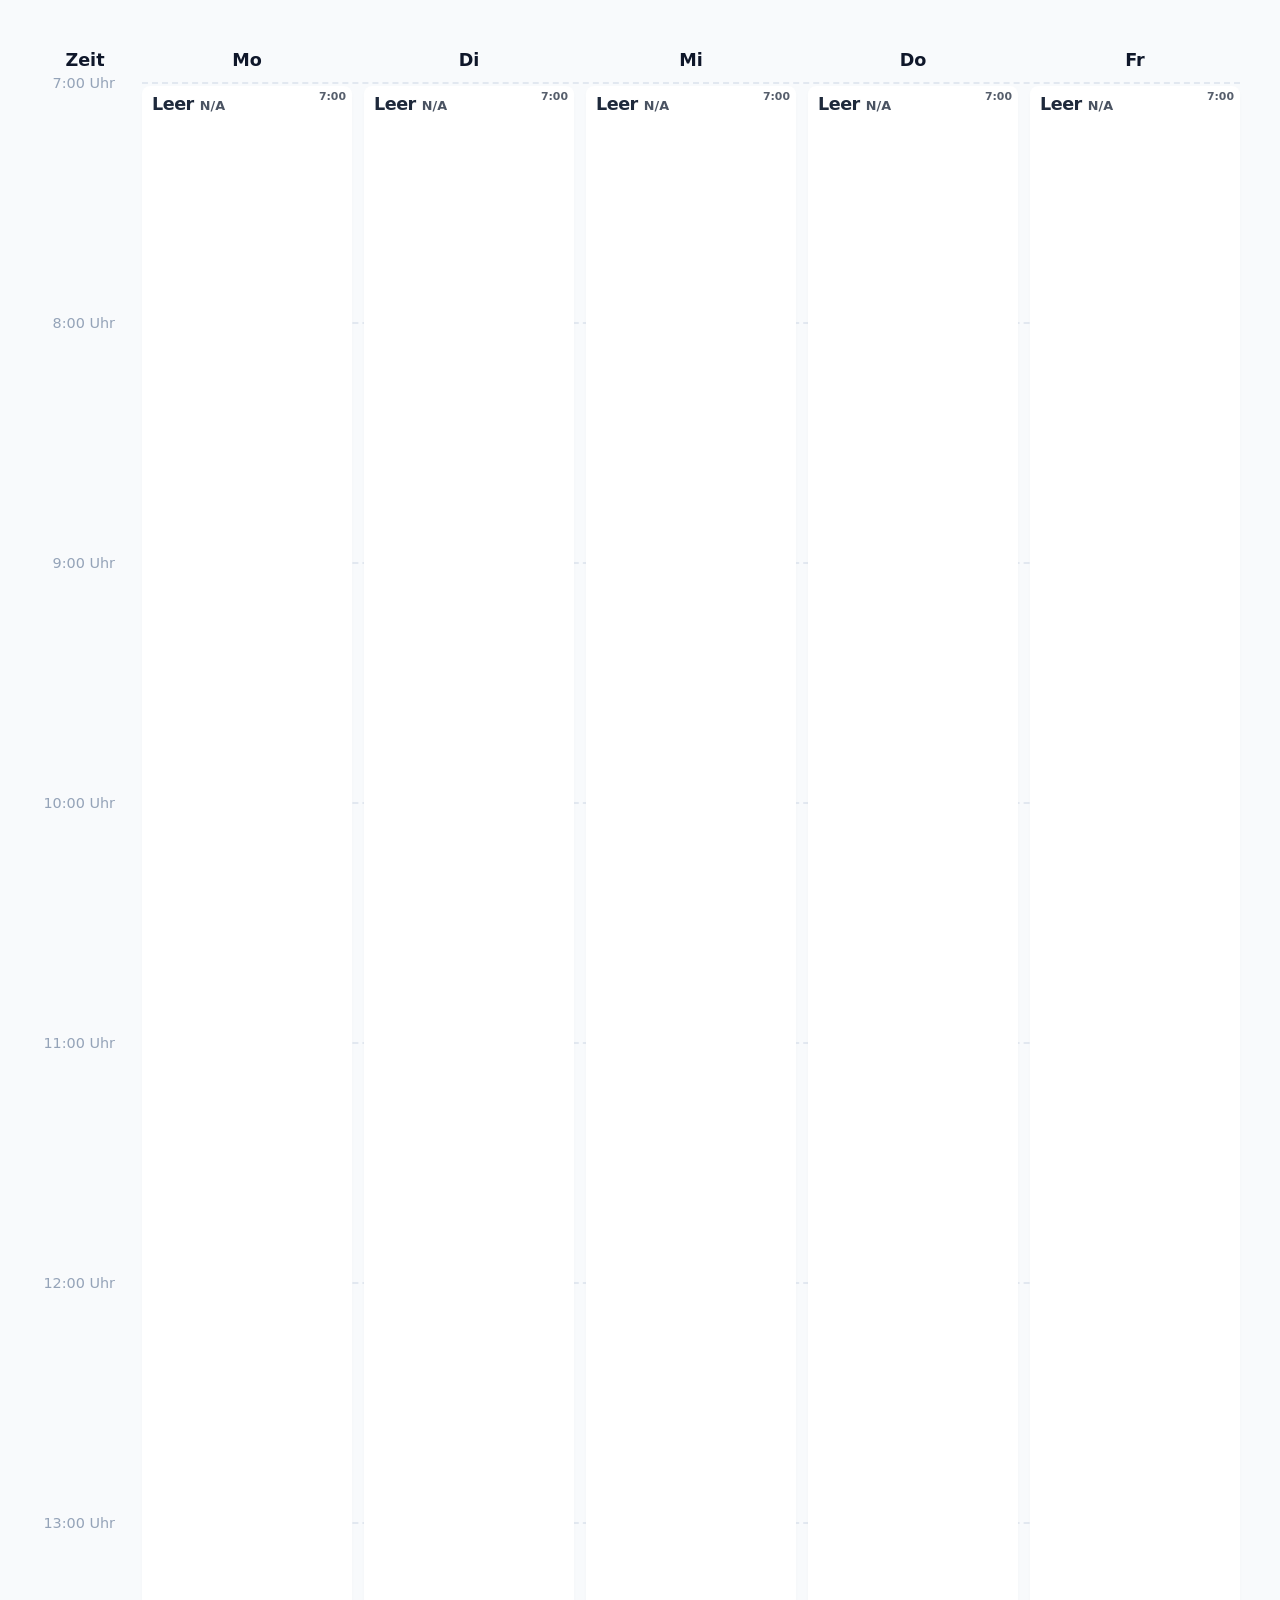
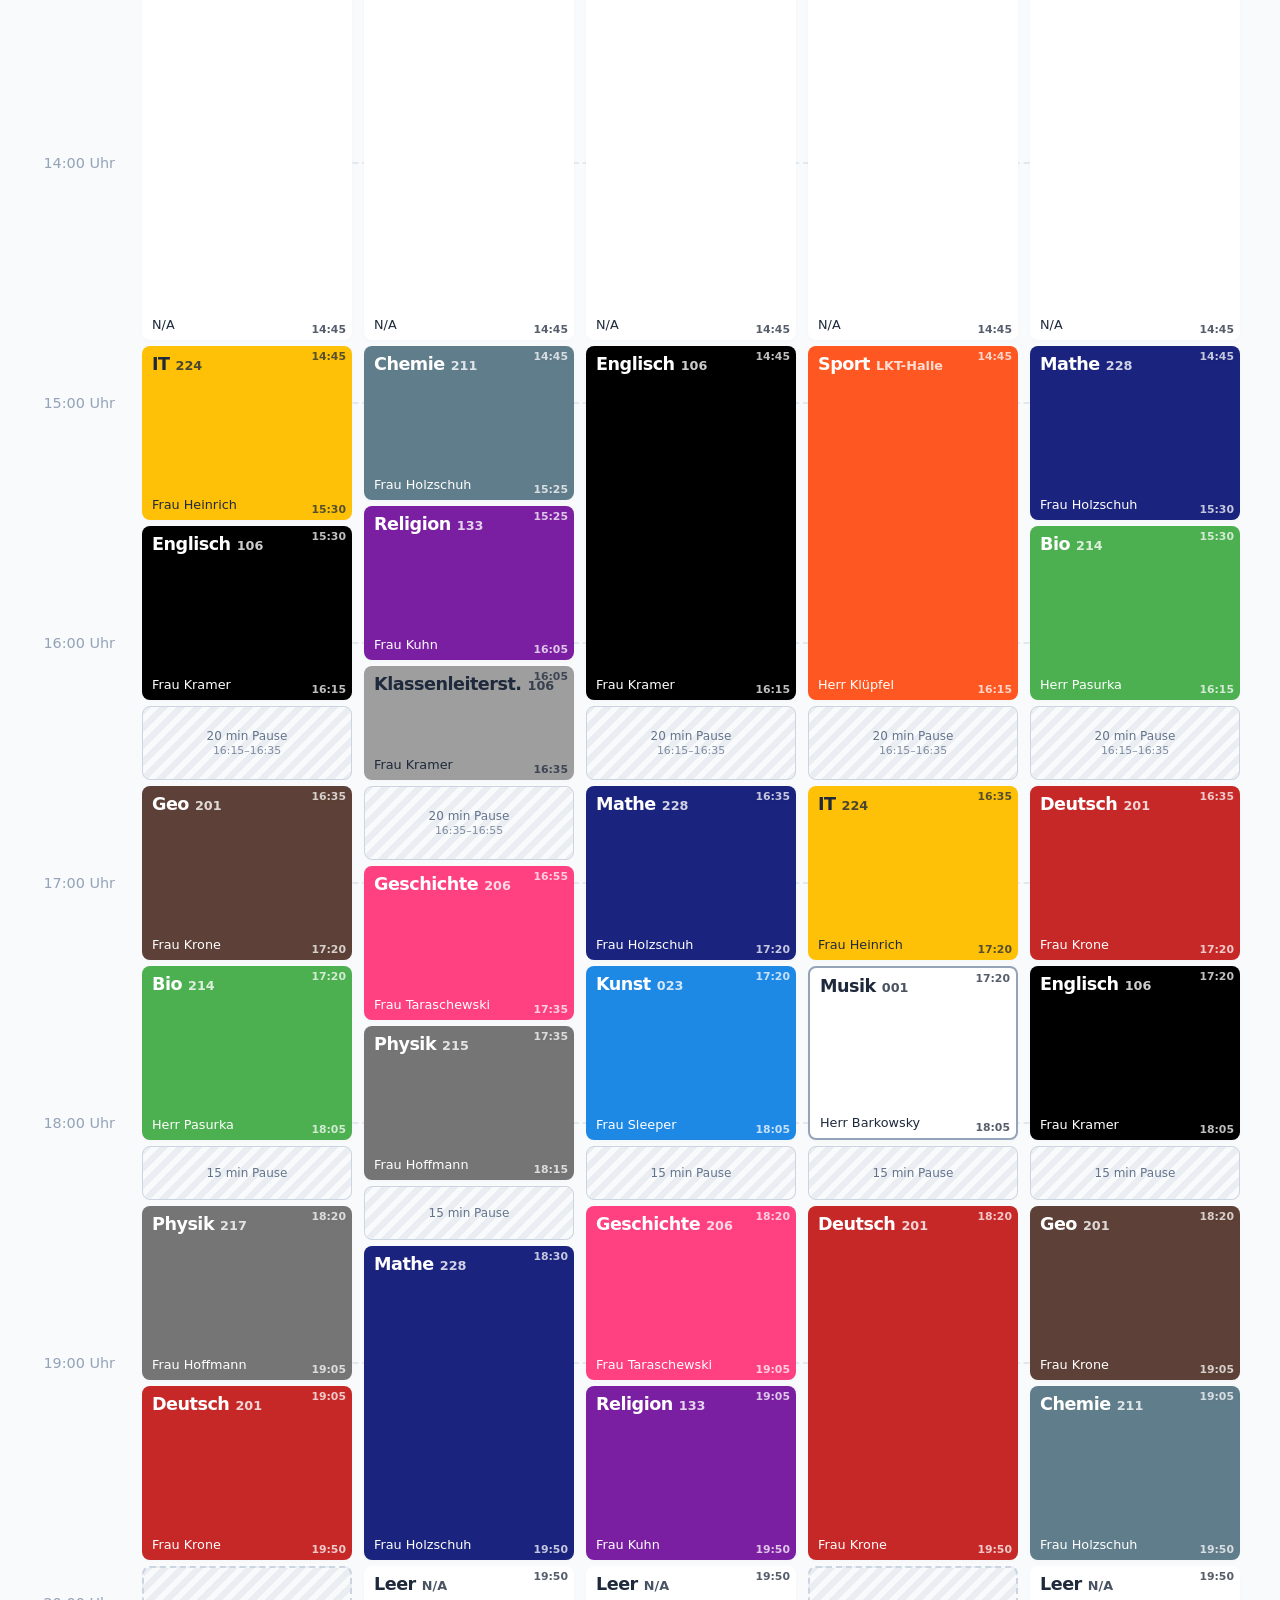
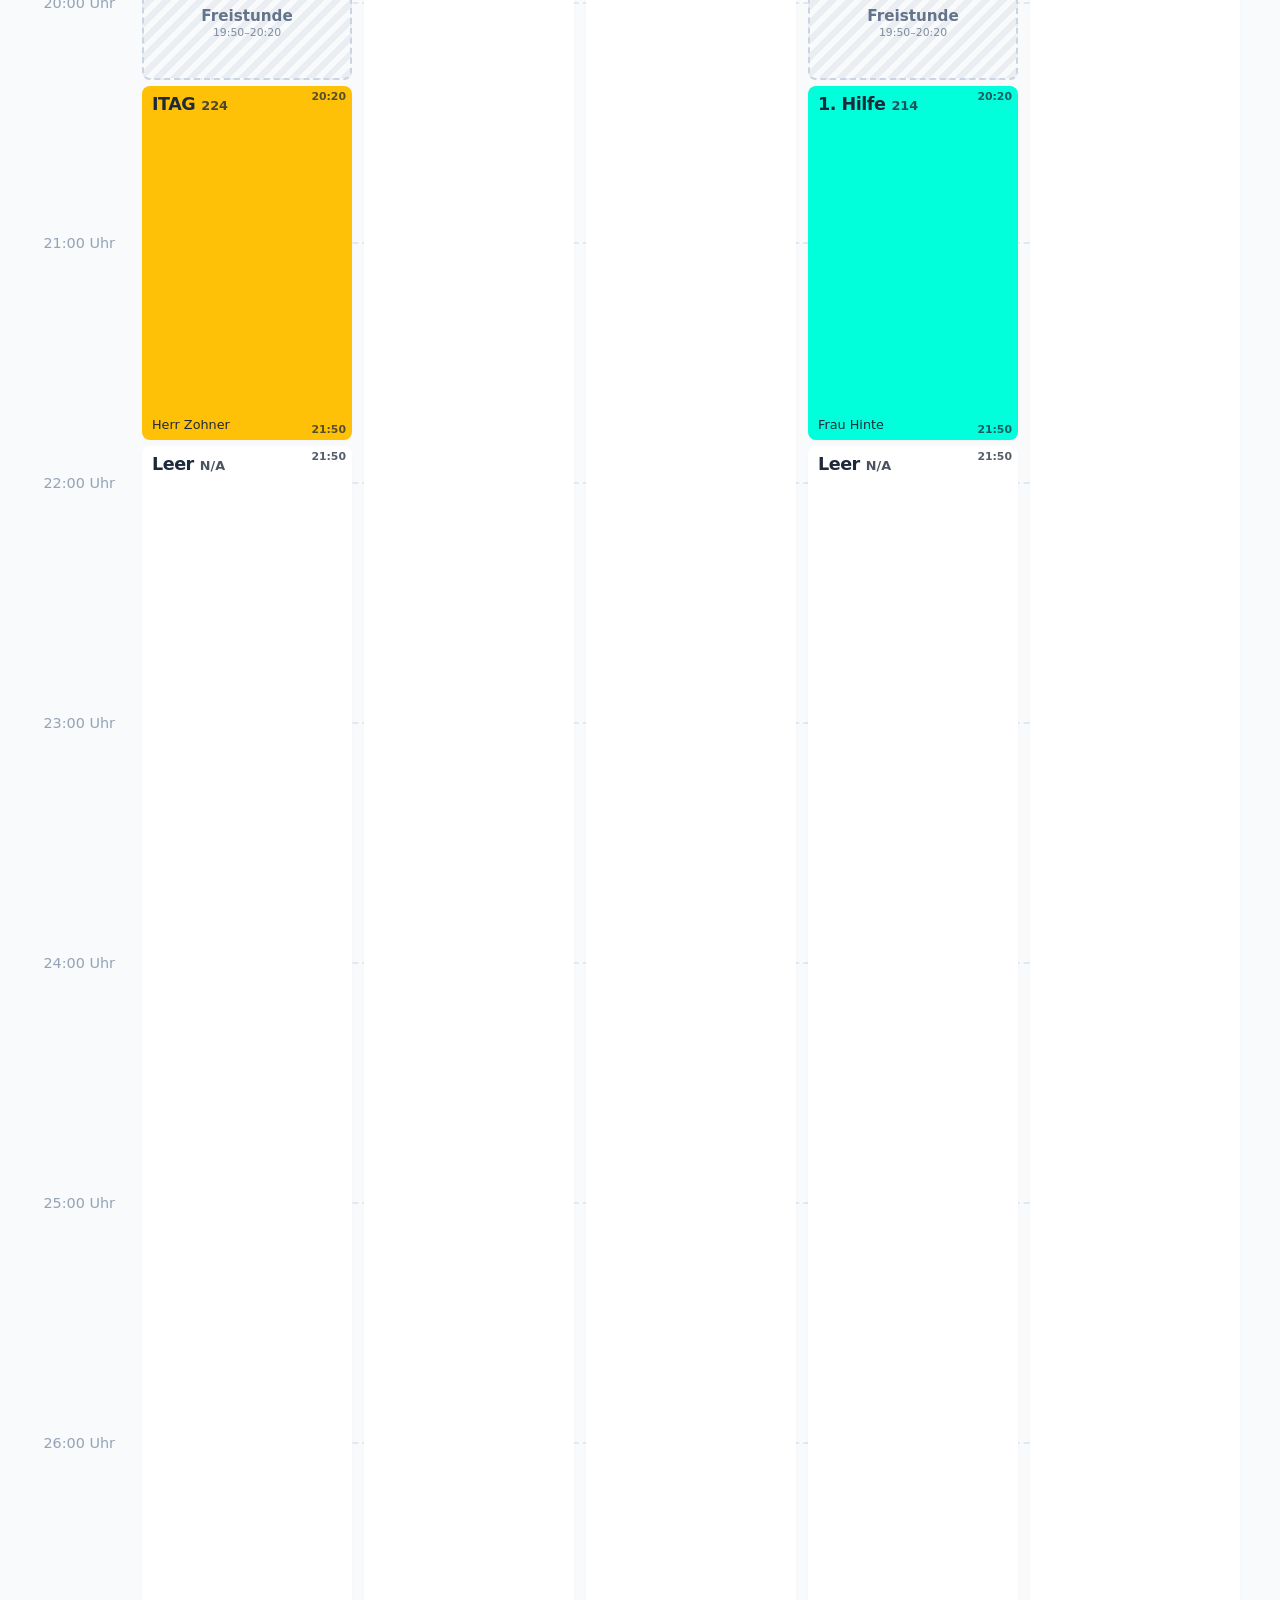
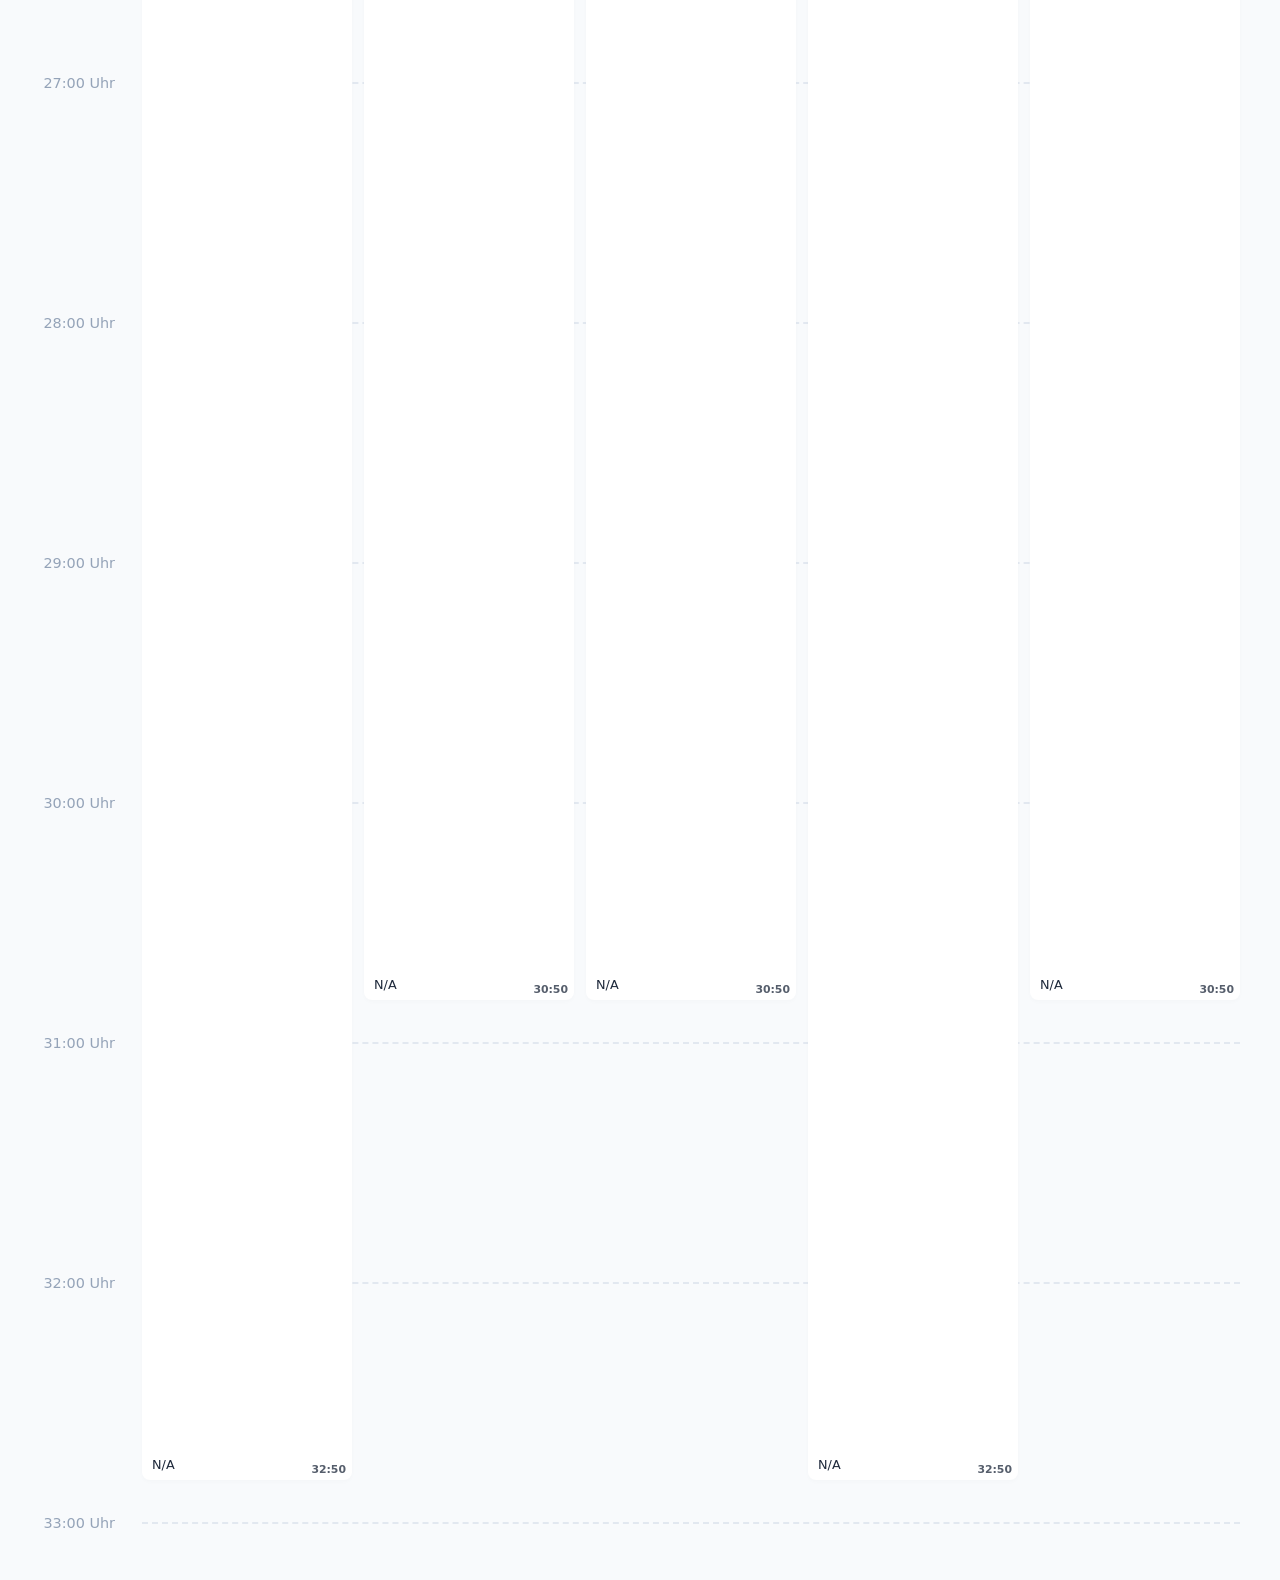
==== index.html @ c4f183b5 "Update schedule times for each day" ====
<!DOCTYPE html>
<html lang="de">
<head>
    <meta charset="UTF-8">
    <meta name="viewport" content="width=device-width, initial-scale=1.0">
    <title>Stundenplan</title>
    <style>
        :root {
            /* ============================================================
               FÄCHER – hier definieren (eine Zeile pro Fach)
               Format:  --fach-KÜRZEL: "Anzeigename | Lehrer | Raum | Farbe | Textfarbe (optional) | Randfarbe (optional)";
               (Textfarbe leer lassen = automatisch, z. B.  "... | #ffffff | | #000000"  für nur einen Rand)
               KÜRZEL = das Wort, das du unten im Plan eintippst (klein, ohne Leerzeichen)
               ============================================================ */
            --fach-it:         "IT | Frau Heinrich | 224 | #ffc107";
            --fach-englisch:   "Englisch | Frau Kramer | 106 | #000000";
            --fach-geo:        "Geo | Frau Krone | 201 | #5d4037";
            --fach-bio:        "Bio | Herr Pasurka | 214 | #4caf50";
            --fach-physik:     "Physik | Frau Hoffmann | 217 | #757575";
            --fach-deutsch:    "Deutsch | Frau Krone | 201 | #c62828";
            --fach-itag:       "ITAG | Herr Zohner | 224 | #ffc107";
            --fach-chemie:     "Chemie | Frau Holzschuh | 211 | #607d8b";
            --fach-religion:   "Religion | Frau Kuhn | 133 | #7b1fa2";
            --fach-kls:        "Klassenleiterst. | Frau Kramer | 106 | #9e9e9e";
            --fach-geschichte: "Geschichte | Frau Taraschewski | 206 | #ff4081";
            --fach-mathe:      "Mathe | Frau Holzschuh | 228 | #1a237e";
            --fach-kunst:      "Kunst | Frau Sleeper | 023 | #1e88e5";
            --fach-sport:      "Sport | Herr Klüpfel | LKT-Halle | #ff5722";
            --fach-musik:      "Musik | Herr Barkowsky | 001 | #ffffff | | #94A3B8";
            --fach-erstehilfe: "1. Hilfe | Frau Hinte | 214 | #00ffda";
            --fach-leer:       "Leer | N/A | N/A | #ffffff";

            /* ============================================================
               ZEITEN – hier einstellbar
               ============================================================ */
            --start:  "0:00";     /* Beginn der 1. Stunde */
            --stunde: 45;         /* Länge einer Stunde in Minuten */
            --pausen: "20 15";    /* Länge der Pausen der Reihe nach (letzte Zahl gilt für alle weiteren) */
            --frei:   45;         /* Länge einer Freistunde (Standard = eine Stunde) */

            --bg: #F8FAFC;
            --grid-line: #E2E8F0;
        }
        body { font-family: 'Segoe UI', system-ui, sans-serif; background-color: var(--bg); color: #1E293B; margin: 0; padding: 40px 20px; }
        .timetable-grid { --rowgap: 6px; display: grid; gap: var(--rowgap) 12px; max-width: 1200px; margin: 0 auto; position: relative; }
        .day-header { grid-row: 1; font-size: 1.1rem; font-weight: bold; text-align: center; align-self: center; color: #0F172A; }
        .time-label { grid-column: 1; align-self: start; margin-top: calc(var(--rowgap) / -2); transform: translateY(-50%); white-space: nowrap; color: #94A3B8; font-size: 0.9rem; text-align: right; padding-right: 15px; font-weight: 500; z-index: 10; }
        .hour-line { grid-column: 2 / -1; align-self: start; height: 0; border-top: 2px dashed var(--grid-line); z-index: 1; pointer-events: none; margin-top: calc(var(--rowgap) / -2 - 1px); }
        .card { border-radius: 8px; padding: 8px 10px; display: flex; flex-direction: column; justify-content: space-between; position: relative; box-shadow: 0 2px 4px rgba(0,0,0,0.02); z-index: 5; color: #1E293B; overflow: hidden; }
        .card-top { display: flex; justify-content: flex-start; align-items: baseline; gap: 6px; }
        .subject-code { font-size: 1.1rem; font-weight: 800; letter-spacing: -0.5px; }
        .room-number { font-size: 0.8rem; font-weight: 600; opacity: 0.8; }
        .subject-details { font-size: 0.8rem; font-weight: 500; margin-top: auto; white-space: nowrap; overflow: hidden; text-overflow: ellipsis; }
        .time-badge { position: absolute; font-size: 0.68rem; font-weight: 600; opacity: 0.75; }
        .time-badge.start { top: 4px; right: 6px; }
        .time-badge.end { bottom: 4px; right: 6px; }
        .break-zone, .free-zone { z-index: 6; border-radius: 8px; display: flex; flex-direction: column; align-items: center; justify-content: center; text-align: center; line-height: 1.25; box-sizing: border-box; overflow: hidden;
            background: repeating-linear-gradient(135deg, rgba(148,163,184,.14) 0 6px, transparent 6px 12px), var(--bg); }
        .break-zone { color: #64748B; font-size: 0.75rem; font-weight: 500; border: 1px solid #CBD5E1; }
        .free-zone { color: #64748B; font-size: 0.95rem; font-weight: 700; border: 2px dashed #CBD5E1; }
        .free-zone small, .break-zone small { font-size: 0.68rem; font-weight: 500; opacity: .8; }
        .now-line { position: absolute; height: 2px; background: #3B82F6; z-index: 20; pointer-events: none; display: none; }
        .now-line::before { content: ""; position: absolute; left: -3px; top: -4px; width: 10px; height: 10px; border-radius: 50%; background: #3B82F6; }
        .fehler { max-width: 1200px; margin: 0 auto 20px; padding: 10px 14px; border-radius: 8px; background: #FEE2E2; color: #991B1B; font-size: 0.9rem; }
        .fehler:empty { display: none; }

        /* ---------- Handy / schmale Bildschirme ---------- */
        .timetable-grid { --zeitcol: 90px; }
        @media (max-width: 700px) {
            body { padding: 16px 8px; }
            .timetable-grid { --zeitcol: 40px; --rowgap: 4px; gap: var(--rowgap) 5px; }
            .day-header { font-size: 0.85rem; }
            .time-label { font-size: 0.68rem; padding-right: 4px; }
            .time-label .uhr { display: none; }
            .card { padding: 4px 4px; border-radius: 6px; }
            .card-top { flex-wrap: wrap; gap: 0 4px; }
            .subject-code { font-size: 0.62rem; letter-spacing: 0; overflow-wrap: anywhere; hyphens: auto; -webkit-hyphens: auto; }
            .room-number { font-size: 0.58rem; }
            .subject-details { font-size: 0.55rem; }
            .time-badge { display: none; }
            .break-zone, .free-zone { font-size: 0.6rem; border-radius: 6px; }
            .break-zone small, .free-zone small { display: none; }
        }
    </style>
</head>
<body>
    <div class="fehler" id="fehler"></div>
    <div class="timetable-grid" id="grid"></div>

    <!-- ================================================================
         STUNDENPLAN – hier eintippen (eine Zeile pro Tag)
         Einfach die Fächer nacheinander schreiben:

           Mathe Deutsch Pause Sport Sport Pause ...

         Regeln:
           • Ein Fach = eine Stunde (Länge oben in :root bei --stunde).
             Zwei gleiche hintereinander = eine Doppelstunde.
           • Pause  = Länge aus --pausen (1. Pause, 2. Pause, ...)
           • Frei   = Freistunde (Länge aus --frei, normalerweise eine Stunde)
           • Andere Länge:    Chemie:40   Pause:10   Frei:30
           • Anderer Raum:    Physik/215   (Raum nur an diesem Tag)
           • Beides:          Physik/215:40
           • Start-Uhrzeit steht oben in :root (--start). Zeilen mit # davor werden ignoriert.
         ================================================================ -->
    <script type="text/plain" id="plan">
Mo: leer:465 IT Englisch Pause Geo Bio Pause Physik Deutsch Frei:30 ITAG ITAG leer:660
Di: leer:465 Chemie:40 Religion:40 Kls:30 Pause Geschichte:40 Physik/215:40 Pause Mathe:40 Mathe:40 leer:660
Mi: leer:465 Englisch Englisch Pause Mathe Kunst Pause Geschichte Religion leer:660
Do: leer:465 Sport Sport Pause IT Musik Pause Deutsch Deutsch Frei:30 Erstehilfe Erstehilfe leer:660
Fr: leer:465 Mathe Bio Pause Deutsch Englisch Pause Geo Chemie leer:660
    </script>

    <script>
    /* ---------- ab hier nichts ändern nötig ---------- */
    (function () {
        var rs = getComputedStyle(document.documentElement);
        function cfg(name, def) { var v = rs.getPropertyValue(name).trim().replace(/^["']|["']$/g, ""); return v || def; }
        var st = cfg("--start", "7:55").split(":");
        var START = (parseInt(st[0], 10) || 7) * 60 + (parseInt(st[1], 10) || 0);
        var STUNDE = parseInt(cfg("--stunde", "45"), 10) || 45;
        var FREI = parseInt(cfg("--frei", "45"), 10) || STUNDE;
        var PAUSEN = cfg("--pausen", "20 15").split(/[\s,]+/).map(Number).filter(function (n) { return n > 0; });
        if (!PAUSEN.length) PAUSEN = [20, 15];
        var TAGE = ["mo", "di", "mi", "do", "fr", "sa"];
        var NAMEN = { mo: "Mo", di: "Di", mi: "Mi", "do": "Do", fr: "Fr", sa: "Sa" };
        var fehler = [];

        function fmt(m) { return Math.floor(m / 60) + ":" + String(m % 60).padStart(2, "0"); }
        function fg(hex) {
            var n = parseInt(hex.slice(1), 16), r = n >> 16, g = (n >> 8) & 255, b = n & 255;
            return (r * 299 + g * 587 + b * 114) / 1000 > 150 ? "#1E293B" : "#fff";
        }
        function el(cls, text, tag) {
            var e = document.createElement(tag || "div");
            if (cls) e.className = cls;
            if (text != null) e.textContent = text;
            return e;
        }

        /* Fächer aus :root lesen */
        function leseFaecher() {
            var out = {};
            for (var s = 0; s < document.styleSheets.length; s++) {
                var rules; try { rules = document.styleSheets[s].cssRules; } catch (e) { continue; }
                for (var i = 0; i < rules.length; i++) {
                    if (rules[i].selectorText !== ":root") continue;
                    var st = rules[i].style;
                    for (var j = 0; j < st.length; j++) {
                        var n = st[j];
                        if (n.indexOf("--fach-") !== 0) continue;
                        var v = st.getPropertyValue(n).trim().replace(/^["']|["']$/g, "");
                        var p = v.split("|").map(function (x) { return x.trim(); });
                        out[n.slice(7).toLowerCase()] = { name: p[0], lehrer: p[1] || "", raum: p[2] || "", farbe: p[3] || "#CBD5E1", text: p[4] || "", rand: p[5] || "" };
                    }
                }
            }
            return out;
        }
        var faecher = leseFaecher();

        /* Plan lesen */
        var plan = {};
        document.getElementById("plan").textContent.split("\n").forEach(function (z) {
            z = z.trim();
            if (!z || z[0] === "#" || z.slice(0, 2) === "//") return;
            var i = z.indexOf(":");
            if (i < 0) return;
            var tag = z.slice(0, i).trim().toLowerCase().slice(0, 2);
            if (TAGE.indexOf(tag) < 0) { fehler.push("Unbekannter Tag: " + z.slice(0, i)); return; }
            plan[tag] = z.slice(i + 1).trim().split(/\s+/).filter(Boolean);
        });
        var tage = TAGE.filter(function (t) { return plan[t]; });
        if (!tage.length) { document.getElementById("fehler").textContent = "Kein Plan gefunden – bitte Zeilen wie „Mo: Mathe Deutsch Pause“ eintragen."; return; }

        /* Zeiten berechnen */
        var items = [], maxEnd = START + 6 * 60;
        tage.forEach(function (t, ci) {
            var time = START, pausen = 0, last = null;
            plan[t].forEach(function (tok) {
                var teile = tok.split(":");
                var haupt = teile[0].split("/");
                var key0 = haupt[0], key = key0.toLowerCase(), raumOv = haupt[1] || "";
                var dur = parseInt(teile[1], 10) || 0;

                if (key === "pause") {
                    dur = dur || PAUSEN[Math.min(pausen++, PAUSEN.length - 1)];
                    items.push({ ci: ci, kind: "pause", start: time, dur: dur });
                    time += dur; last = null; return;
                }
                if (key === "frei") {
                    dur = dur || FREI;
                    items.push({ ci: ci, kind: "frei", start: time, dur: dur });
                    time += dur; last = null; return;
                }
                dur = dur || STUNDE;
                var f = faecher[key];
                if (!f) fehler.push("Fach „" + key0 + "“ (" + NAMEN[t] + ") ist oben in :root nicht definiert (--fach-" + key + ").");
                var raum = raumOv || (f ? f.raum : "");
                if (last && last.key === key && last.raum === raum) {
                    last.dur += dur;
                } else {
                    last = { ci: ci, kind: "fach", key: key, f: f, label: key0, raum: raum, start: time, dur: dur };
                    items.push(last);
                }
                time += dur;
            });
            maxEnd = Math.max(maxEnd, time);
        });

        /* Raster aufbauen */
        var grid = document.getElementById("grid");
        var endH = Math.ceil(maxEnd / 60);
        var rows = Math.round((endH * 60 - START) / 5) + 1;
        grid.style.gridTemplateColumns = "var(--zeitcol) repeat(" + tage.length + ", minmax(0, 1fr))";
        grid.style.gridTemplateRows = "40px repeat(" + rows + ", 14px)";

        var zeit = el("day-header", "Zeit"); zeit.style.gridColumn = 1; grid.appendChild(zeit);
        tage.forEach(function (t, ci) {
            var h = el("day-header", NAMEN[t]); h.style.gridColumn = ci + 2; grid.appendChild(h);
        });
        for (var h = Math.floor(START / 60) + (START % 60 ? 1 : 0); h <= endH; h++) {
            var row = 2 + Math.round((h * 60 - START) / 5);
            var l = el("time-label", h + ":00 "); l.appendChild(el("uhr", "Uhr", "span")); l.style.gridRow = row; grid.appendChild(l);
            var ln = el("hour-line"); ln.style.gridRow = row; grid.appendChild(ln);
        }

        items.forEach(function (it) {
            var e, row = 2 + Math.round((it.start - START) / 5), span = Math.max(1, Math.round(it.dur / 5));
            var zeitText = fmt(it.start) + "–" + fmt(it.start + it.dur);
            if (it.kind === "pause") {
                e = el("break-zone"); e.title = zeitText;
                e.appendChild(el("", it.dur + " min Pause", "span"));
                if (span >= 4) e.appendChild(el("", zeitText, "small"));
            } else if (it.kind === "frei") {
                e = el("free-zone"); e.title = zeitText;
                e.appendChild(el("", "Freistunde", "span"));
                if (span >= 4) e.appendChild(el("", zeitText, "small"));
            }
            else {
                e = el("card");
                var f = it.f || { name: it.label, lehrer: "", farbe: "#E5E7EB", text: "" };
                e.style.background = f.farbe;
                e.style.color = f.text || fg(f.farbe);
                if (f.rand) e.style.border = "2px solid " + f.rand;
                var top = el("card-top");
                top.appendChild(el("subject-code", f.name, "span"));
                if (it.raum) top.appendChild(el("room-number", it.raum, "span"));
                e.appendChild(top);
                e.appendChild(el("subject-details", f.lehrer));
                e.appendChild(el("time-badge start", fmt(it.start), "span"));
                e.appendChild(el("time-badge end", fmt(it.start + it.dur), "span"));
            }
            e.style.gridColumn = it.ci + 2;
            e.style.gridRow = row + " / span " + span;
            grid.appendChild(e);
        });

        /* Blaue "Jetzt"-Linie im heutigen Tag */
        var jetzt = el("now-line");
        grid.appendChild(jetzt);
        function zeigeJetzt() {
            var d = new Date();
            var ci = tage.indexOf(["so", "mo", "di", "mi", "do", "fr", "sa"][d.getDay()]);
            var m = d.getHours() * 60 + d.getMinutes() + d.getSeconds() / 60;
            if (ci < 0 || m < START || m > endH * 60) { jetzt.style.display = "none"; return; }
            var kopf = grid.querySelectorAll(".day-header")[ci + 1];
            var gap = parseFloat(getComputedStyle(grid).rowGap) || 6;
            jetzt.style.left = kopf.offsetLeft + "px";
            jetzt.style.width = kopf.offsetWidth + "px";
            jetzt.style.top = (40 + gap + (m - START) / 5 * (14 + gap) - gap / 2 - 1) + "px";
            jetzt.style.display = "block";
        }
        zeigeJetzt();
        setInterval(zeigeJetzt, 30000);
        window.addEventListener("resize", zeigeJetzt);

        document.getElementById("fehler").textContent = fehler.join(" ");
    })();
    </script>
</body>
</html>
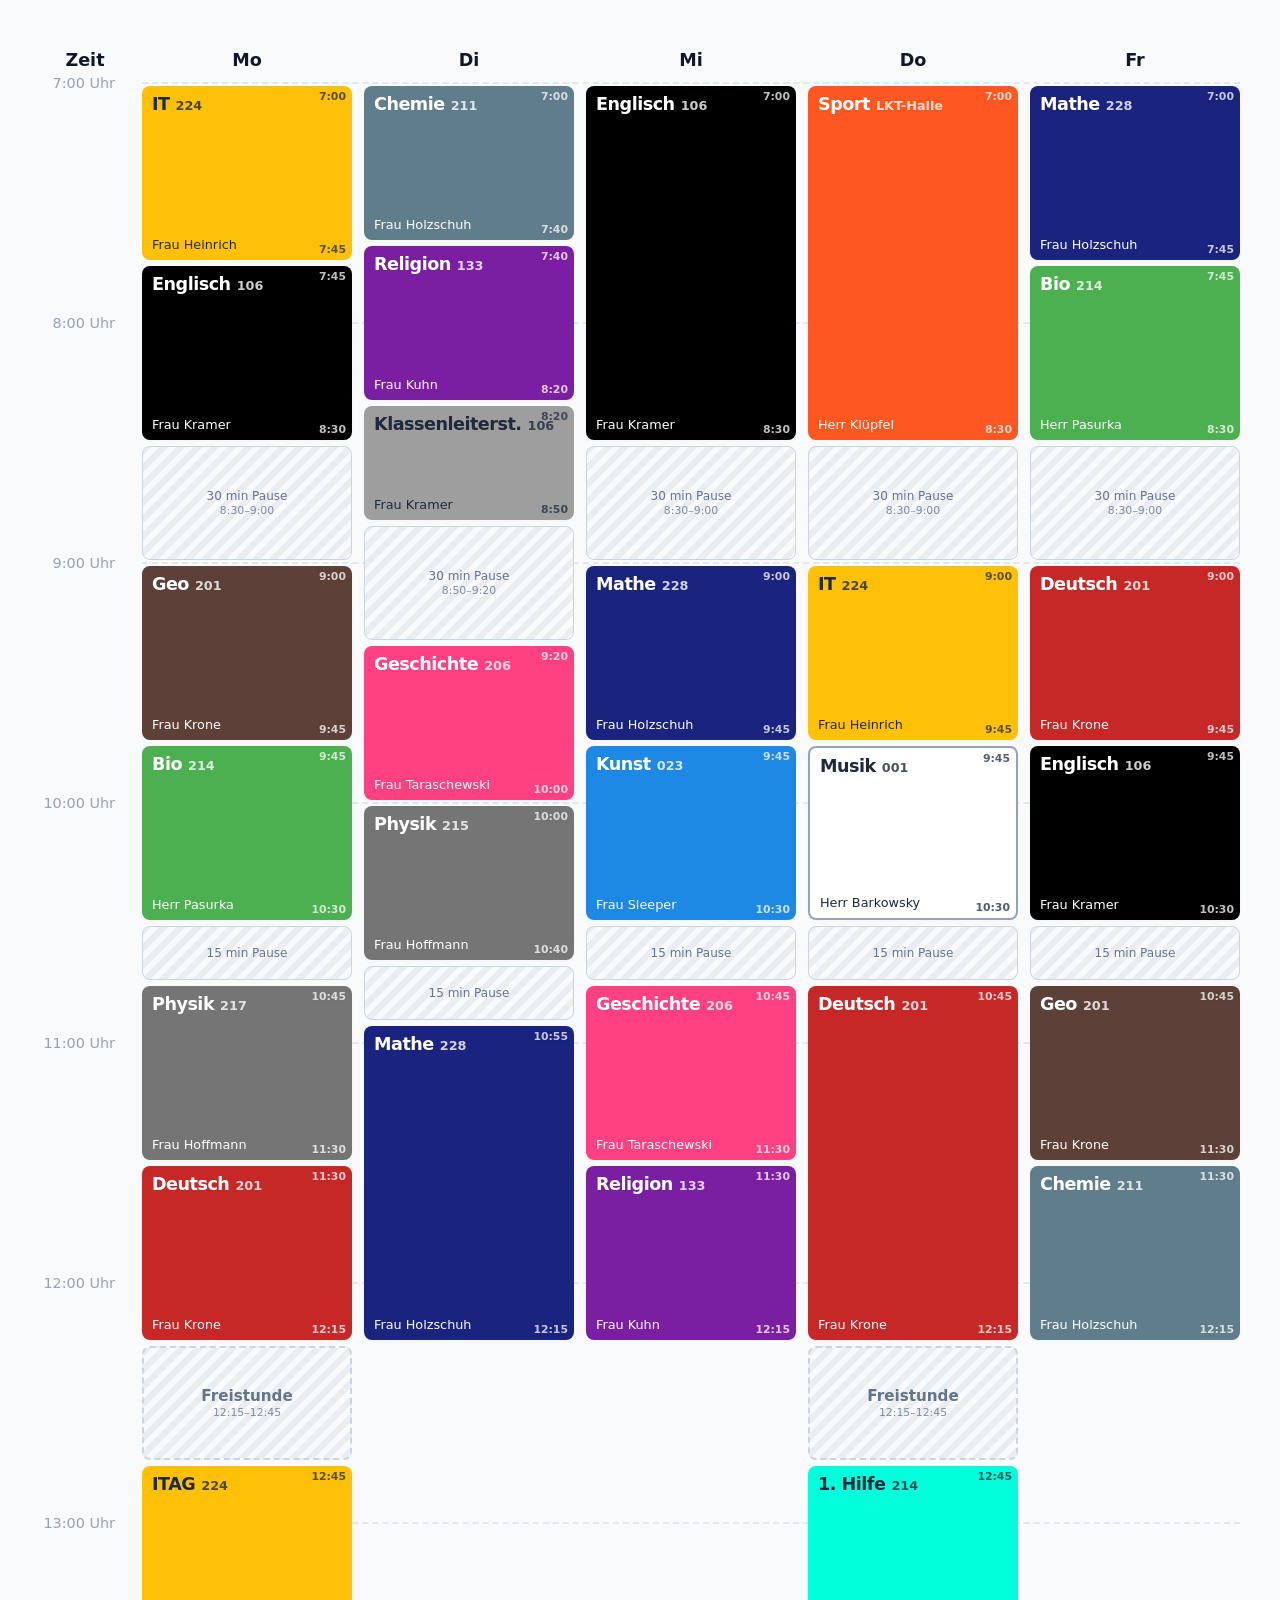
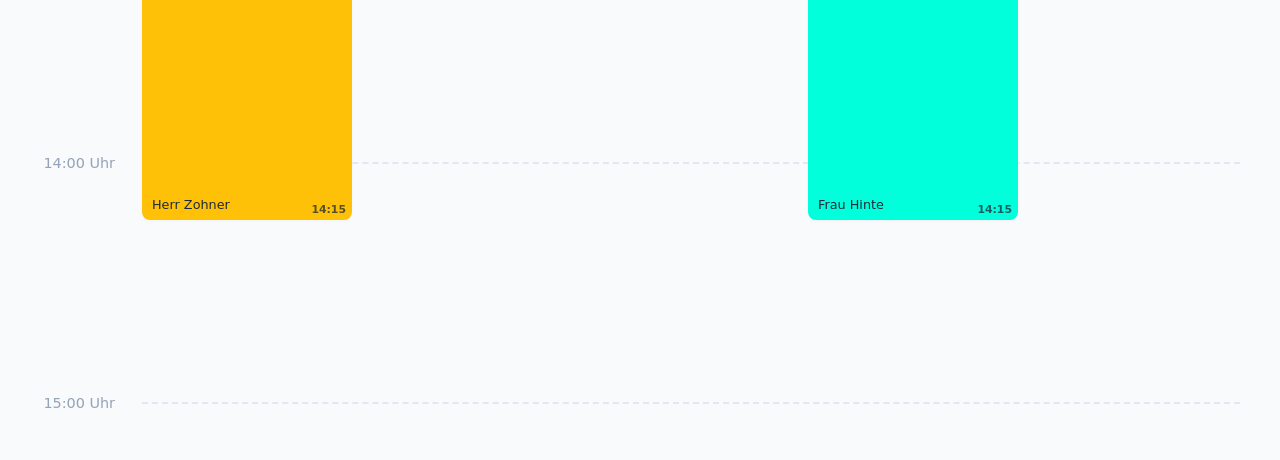
==== commit c6b85bd8: "Modify schedule and update pause/free durations Updated class schedule and adjusted break and free p" ====
--- a/index.html
+++ b/index.html
@@ -28,15 +28,14 @@
             --fach-sport:      "Sport | Herr Klüpfel | LKT-Halle | #ff5722";
             --fach-musik:      "Musik | Herr Barkowsky | 001 | #ffffff | | #94A3B8";
             --fach-erstehilfe: "1. Hilfe | Frau Hinte | 214 | #00ffda";
-            --fach-leer:       "Leer | N/A | N/A | #ffffff";
 
             /* ============================================================
                ZEITEN – hier einstellbar
                ============================================================ */
             --start:  "0:00";     /* Beginn der 1. Stunde */
             --stunde: 45;         /* Länge einer Stunde in Minuten */
-            --pausen: "20 15";    /* Länge der Pausen der Reihe nach (letzte Zahl gilt für alle weiteren) */
-            --frei:   45;         /* Länge einer Freistunde (Standard = eine Stunde) */
+            --pausen: "30 15";    /* Länge der Pausen der Reihe nach (letzte Zahl gilt für alle weiteren) */
+            --frei:   30;         /* Länge einer Freistunde (Standard = eine Stunde) */
 
             --bg: #F8FAFC;
             --grid-line: #E2E8F0;
@@ -104,11 +103,11 @@
            • Start-Uhrzeit steht oben in :root (--start). Zeilen mit # davor werden ignoriert.
          ================================================================ -->
     <script type="text/plain" id="plan">
-Mo: leer:465 IT Englisch Pause Geo Bio Pause Physik Deutsch Frei:30 ITAG ITAG leer:660
-Di: leer:465 Chemie:40 Religion:40 Kls:30 Pause Geschichte:40 Physik/215:40 Pause Mathe:40 Mathe:40 leer:660
-Mi: leer:465 Englisch Englisch Pause Mathe Kunst Pause Geschichte Religion leer:660
-Do: leer:465 Sport Sport Pause IT Musik Pause Deutsch Deutsch Frei:30 Erstehilfe Erstehilfe leer:660
-Fr: leer:465 Mathe Bio Pause Deutsch Englisch Pause Geo Chemie leer:660
+Mo: IT Englisch Pause Geo Bio Pause Physik Deutsch Frei ITAG ITAG
+Di: Chemie:40 Religion:40 Kls:30 Pause Geschichte:40 Physik/215:40 Pause Mathe:40 Mathe:40
+Mi: Englisch Englisch Pause Mathe Kunst Pause Geschichte Religion
+Do: Sport Sport Pause IT Musik Pause Deutsch Deutsch Frei Erstehilfe Erstehilfe
+Fr: Mathe Bio Pause Deutsch Englisch Pause Geo Chemie
     </script>
 
     <script>
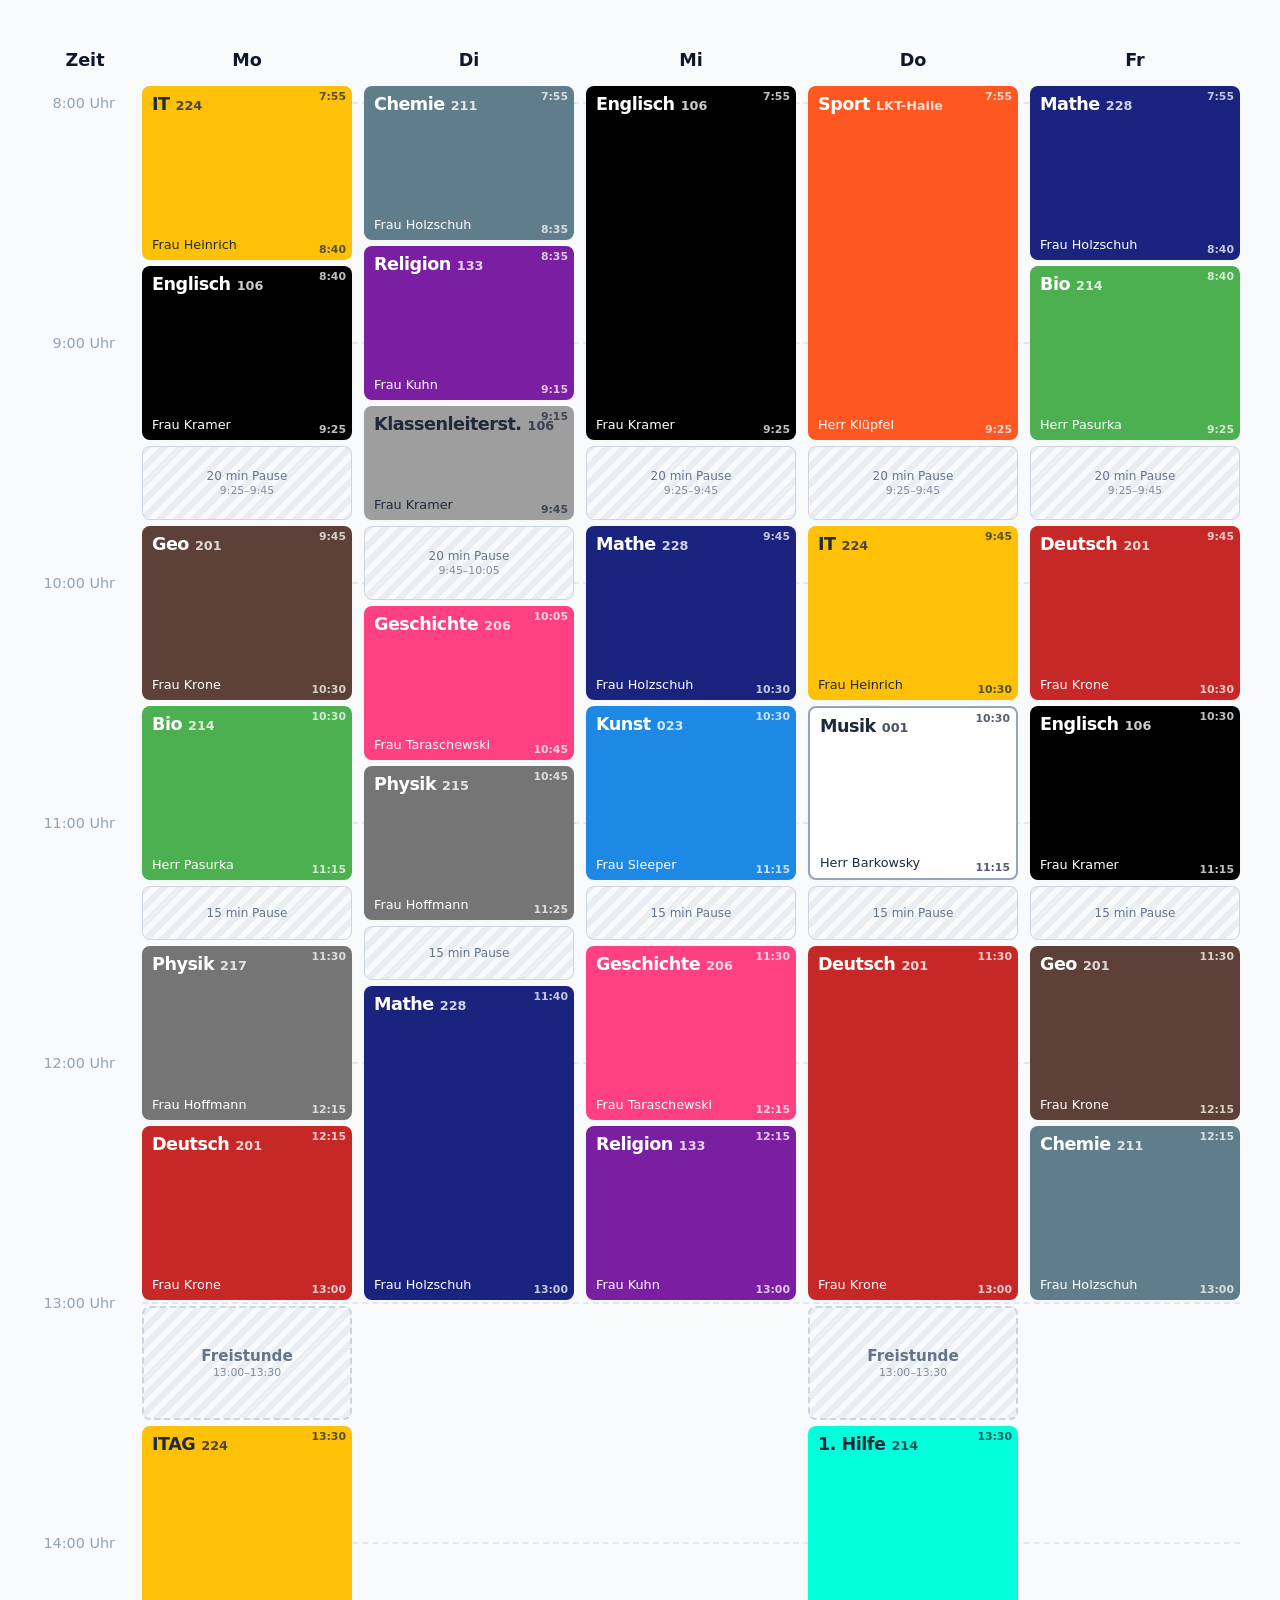
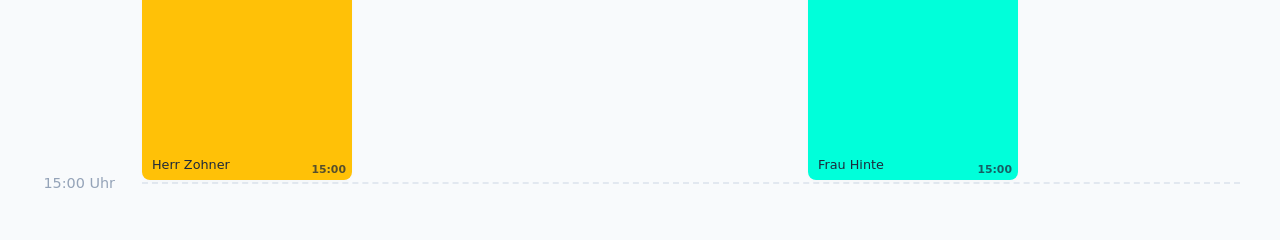
==== commit 3669de9c: "Update start time and break duration in CSS variables" ====
--- a/index.html
+++ b/index.html
@@ -32,9 +32,9 @@
             /* ============================================================
                ZEITEN – hier einstellbar
                ============================================================ */
-            --start:  "0:00";     /* Beginn der 1. Stunde */
+            --start:  "7:55";     /* Beginn der 1. Stunde */
             --stunde: 45;         /* Länge einer Stunde in Minuten */
-            --pausen: "30 15";    /* Länge der Pausen der Reihe nach (letzte Zahl gilt für alle weiteren) */
+            --pausen: "20 15";    /* Länge der Pausen der Reihe nach (letzte Zahl gilt für alle weiteren) */
             --frei:   30;         /* Länge einer Freistunde (Standard = eine Stunde) */
 
             --bg: #F8FAFC;
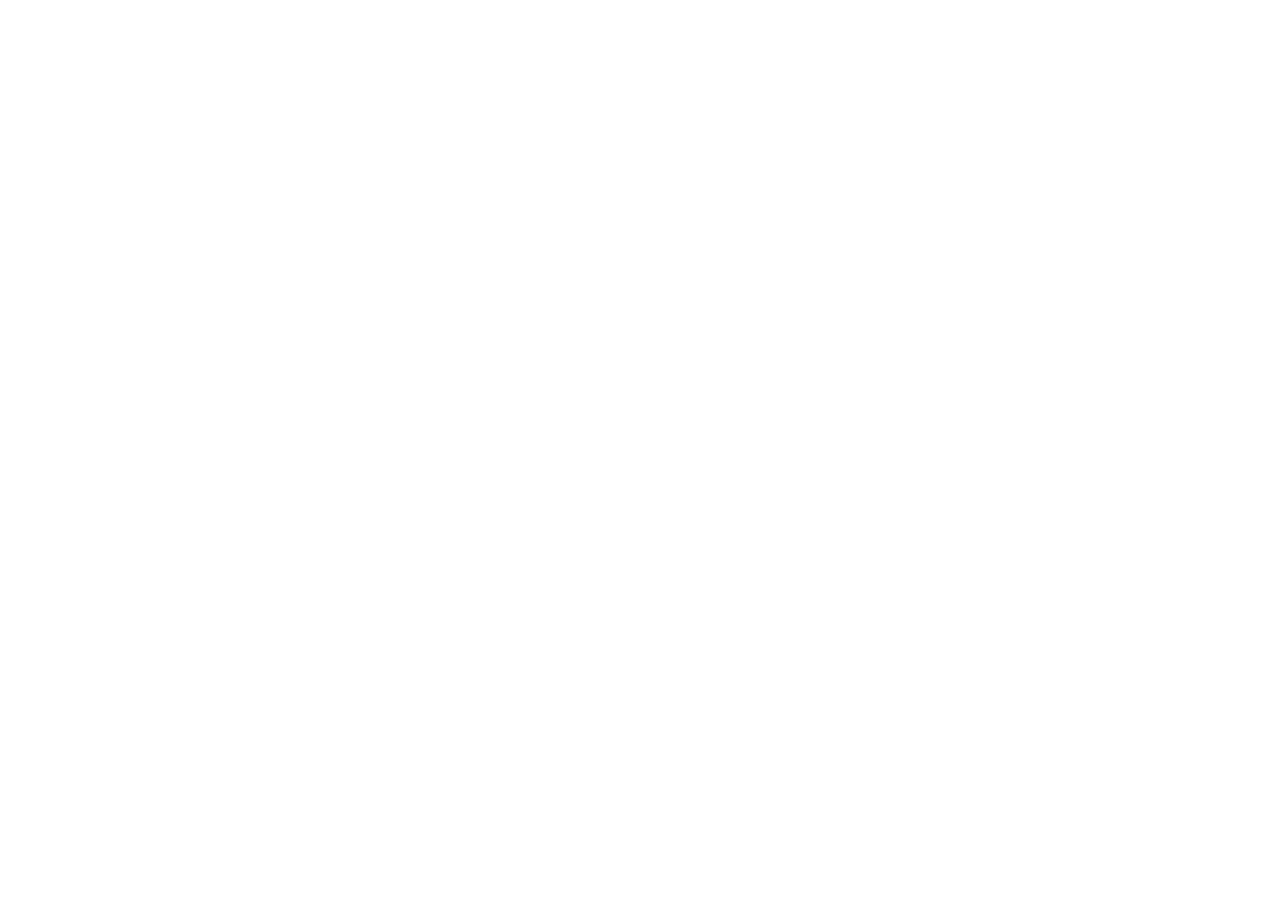
==== commit 0effe26a: "Rename Index.html to index.html" ====
--- a/index.html
+++ b/index.html
@@ -1,281 +1,14 @@
 <!DOCTYPE html>
 <html lang="de">
 <head>
-    <meta charset="UTF-8">
-    <meta name="viewport" content="width=device-width, initial-scale=1.0">
-    <title>Stundenplan</title>
-    <style>
-        :root {
-            /* ============================================================
-               FÄCHER – hier definieren (eine Zeile pro Fach)
-               Format:  --fach-KÜRZEL: "Anzeigename | Lehrer | Raum | Farbe | Textfarbe (optional) | Randfarbe (optional)";
-               (Textfarbe leer lassen = automatisch, z. B.  "... | #ffffff | | #000000"  für nur einen Rand)
-               KÜRZEL = das Wort, das du unten im Plan eintippst (klein, ohne Leerzeichen)
-               ============================================================ */
-            --fach-it:         "IT | Frau Heinrich | 224 | #ffc107";
-            --fach-englisch:   "Englisch | Frau Kramer | 106 | #000000";
-            --fach-geo:        "Geo | Frau Krone | 201 | #5d4037";
-            --fach-bio:        "Bio | Herr Pasurka | 214 | #4caf50";
-            --fach-physik:     "Physik | Frau Hoffmann | 217 | #757575";
-            --fach-deutsch:    "Deutsch | Frau Krone | 201 | #c62828";
-            --fach-itag:       "ITAG | Herr Zohner | 224 | #ffc107";
-            --fach-chemie:     "Chemie | Frau Holzschuh | 211 | #607d8b";
-            --fach-religion:   "Religion | Frau Kuhn | 133 | #7b1fa2";
-            --fach-kls:        "Klassenleiterst. | Frau Kramer | 106 | #9e9e9e";
-            --fach-geschichte: "Geschichte | Frau Taraschewski | 206 | #ff4081";
-            --fach-mathe:      "Mathe | Frau Holzschuh | 228 | #1a237e";
-            --fach-kunst:      "Kunst | Frau Sleeper | 023 | #1e88e5";
-            --fach-sport:      "Sport | Herr Klüpfel | LKT-Halle | #ff5722";
-            --fach-musik:      "Musik | Herr Barkowsky | 001 | #ffffff | | #94A3B8";
-            --fach-erstehilfe: "1. Hilfe | Frau Hinte | 214 | #00ffda";
-
-            /* ============================================================
-               ZEITEN – hier einstellbar
-               ============================================================ */
-            --start:  "7:55";     /* Beginn der 1. Stunde */
-            --stunde: 45;         /* Länge einer Stunde in Minuten */
-            --pausen: "20 15";    /* Länge der Pausen der Reihe nach (letzte Zahl gilt für alle weiteren) */
-            --frei:   30;         /* Länge einer Freistunde (Standard = eine Stunde) */
-
-            --bg: #F8FAFC;
-            --grid-line: #E2E8F0;
-        }
-        body { font-family: 'Segoe UI', system-ui, sans-serif; background-color: var(--bg); color: #1E293B; margin: 0; padding: 40px 20px; }
-        .timetable-grid { --rowgap: 6px; display: grid; gap: var(--rowgap) 12px; max-width: 1200px; margin: 0 auto; position: relative; }
-        .day-header { grid-row: 1; font-size: 1.1rem; font-weight: bold; text-align: center; align-self: center; color: #0F172A; }
-        .time-label { grid-column: 1; align-self: start; margin-top: calc(var(--rowgap) / -2); transform: translateY(-50%); white-space: nowrap; color: #94A3B8; font-size: 0.9rem; text-align: right; padding-right: 15px; font-weight: 500; z-index: 10; }
-        .hour-line { grid-column: 2 / -1; align-self: start; height: 0; border-top: 2px dashed var(--grid-line); z-index: 1; pointer-events: none; margin-top: calc(var(--rowgap) / -2 - 1px); }
-        .card { border-radius: 8px; padding: 8px 10px; display: flex; flex-direction: column; justify-content: space-between; position: relative; box-shadow: 0 2px 4px rgba(0,0,0,0.02); z-index: 5; color: #1E293B; overflow: hidden; }
-        .card-top { display: flex; justify-content: flex-start; align-items: baseline; gap: 6px; }
-        .subject-code { font-size: 1.1rem; font-weight: 800; letter-spacing: -0.5px; }
-        .room-number { font-size: 0.8rem; font-weight: 600; opacity: 0.8; }
-        .subject-details { font-size: 0.8rem; font-weight: 500; margin-top: auto; white-space: nowrap; overflow: hidden; text-overflow: ellipsis; }
-        .time-badge { position: absolute; font-size: 0.68rem; font-weight: 600; opacity: 0.75; }
-        .time-badge.start { top: 4px; right: 6px; }
-        .time-badge.end { bottom: 4px; right: 6px; }
-        .break-zone, .free-zone { z-index: 6; border-radius: 8px; display: flex; flex-direction: column; align-items: center; justify-content: center; text-align: center; line-height: 1.25; box-sizing: border-box; overflow: hidden;
-            background: repeating-linear-gradient(135deg, rgba(148,163,184,.14) 0 6px, transparent 6px 12px), var(--bg); }
-        .break-zone { color: #64748B; font-size: 0.75rem; font-weight: 500; border: 1px solid #CBD5E1; }
-        .free-zone { color: #64748B; font-size: 0.95rem; font-weight: 700; border: 2px dashed #CBD5E1; }
-        .free-zone small, .break-zone small { font-size: 0.68rem; font-weight: 500; opacity: .8; }
-        .now-line { position: absolute; height: 2px; background: #3B82F6; z-index: 20; pointer-events: none; display: none; }
-        .now-line::before { content: ""; position: absolute; left: -3px; top: -4px; width: 10px; height: 10px; border-radius: 50%; background: #3B82F6; }
-        .fehler { max-width: 1200px; margin: 0 auto 20px; padding: 10px 14px; border-radius: 8px; background: #FEE2E2; color: #991B1B; font-size: 0.9rem; }
-        .fehler:empty { display: none; }
-
-        /* ---------- Handy / schmale Bildschirme ---------- */
-        .timetable-grid { --zeitcol: 90px; }
-        @media (max-width: 700px) {
-            body { padding: 16px 8px; }
-            .timetable-grid { --zeitcol: 40px; --rowgap: 4px; gap: var(--rowgap) 5px; }
-            .day-header { font-size: 0.85rem; }
-            .time-label { font-size: 0.68rem; padding-right: 4px; }
-            .time-label .uhr { display: none; }
-            .card { padding: 4px 4px; border-radius: 6px; }
-            .card-top { flex-wrap: wrap; gap: 0 4px; }
-            .subject-code { font-size: 0.62rem; letter-spacing: 0; overflow-wrap: anywhere; hyphens: auto; -webkit-hyphens: auto; }
-            .room-number { font-size: 0.58rem; }
-            .subject-details { font-size: 0.55rem; }
-            .time-badge { display: none; }
-            .break-zone, .free-zone { font-size: 0.6rem; border-radius: 6px; }
-            .break-zone small, .free-zone small { display: none; }
-        }
-    </style>
+<meta charset="utf-8">
+<meta name="viewport" content="width=device-width, initial-scale=1">
+<title>Stundenplan</title>
+<meta http-equiv="refresh" content="0; url=https://claude.ai/artifact/1jVJdTyw4EqM3eAjX319F3">
+<link rel="canonical" href="https://claude.ai/artifact/1jVJdTyw4EqM3eAjX319F3">
+<script>location.replace("https://claude.ai/artifact/1jVJdTyw4EqM3eAjX319F3");</script>
 </head>
 <body>
-    <div class="fehler" id="fehler"></div>
-    <div class="timetable-grid" id="grid"></div>
-
-    <!-- ================================================================
-         STUNDENPLAN – hier eintippen (eine Zeile pro Tag)
-         Einfach die Fächer nacheinander schreiben:
-
-           Mathe Deutsch Pause Sport Sport Pause ...
-
-         Regeln:
-           • Ein Fach = eine Stunde (Länge oben in :root bei --stunde).
-             Zwei gleiche hintereinander = eine Doppelstunde.
-           • Pause  = Länge aus --pausen (1. Pause, 2. Pause, ...)
-           • Frei   = Freistunde (Länge aus --frei, normalerweise eine Stunde)
-           • Andere Länge:    Chemie:40   Pause:10   Frei:30
-           • Anderer Raum:    Physik/215   (Raum nur an diesem Tag)
-           • Beides:          Physik/215:40
-           • Start-Uhrzeit steht oben in :root (--start). Zeilen mit # davor werden ignoriert.
-         ================================================================ -->
-    <script type="text/plain" id="plan">
-Mo: IT Englisch Pause Geo Bio Pause Physik Deutsch Frei ITAG ITAG
-Di: Chemie:40 Religion:40 Kls:30 Pause Geschichte:40 Physik/215:40 Pause Mathe:40 Mathe:40
-Mi: Englisch Englisch Pause Mathe Kunst Pause Geschichte Religion
-Do: Sport Sport Pause IT Musik Pause Deutsch Deutsch Frei Erstehilfe Erstehilfe
-Fr: Mathe Bio Pause Deutsch Englisch Pause Geo Chemie
-    </script>
-
-    <script>
-    /* ---------- ab hier nichts ändern nötig ---------- */
-    (function () {
-        var rs = getComputedStyle(document.documentElement);
-        function cfg(name, def) { var v = rs.getPropertyValue(name).trim().replace(/^["']|["']$/g, ""); return v || def; }
-        var st = cfg("--start", "7:55").split(":");
-        var START = (parseInt(st[0], 10) || 7) * 60 + (parseInt(st[1], 10) || 0);
-        var STUNDE = parseInt(cfg("--stunde", "45"), 10) || 45;
-        var FREI = parseInt(cfg("--frei", "45"), 10) || STUNDE;
-        var PAUSEN = cfg("--pausen", "20 15").split(/[\s,]+/).map(Number).filter(function (n) { return n > 0; });
-        if (!PAUSEN.length) PAUSEN = [20, 15];
-        var TAGE = ["mo", "di", "mi", "do", "fr", "sa"];
-        var NAMEN = { mo: "Mo", di: "Di", mi: "Mi", "do": "Do", fr: "Fr", sa: "Sa" };
-        var fehler = [];
-
-        function fmt(m) { return Math.floor(m / 60) + ":" + String(m % 60).padStart(2, "0"); }
-        function fg(hex) {
-            var n = parseInt(hex.slice(1), 16), r = n >> 16, g = (n >> 8) & 255, b = n & 255;
-            return (r * 299 + g * 587 + b * 114) / 1000 > 150 ? "#1E293B" : "#fff";
-        }
-        function el(cls, text, tag) {
-            var e = document.createElement(tag || "div");
-            if (cls) e.className = cls;
-            if (text != null) e.textContent = text;
-            return e;
-        }
-
-        /* Fächer aus :root lesen */
-        function leseFaecher() {
-            var out = {};
-            for (var s = 0; s < document.styleSheets.length; s++) {
-                var rules; try { rules = document.styleSheets[s].cssRules; } catch (e) { continue; }
-                for (var i = 0; i < rules.length; i++) {
-                    if (rules[i].selectorText !== ":root") continue;
-                    var st = rules[i].style;
-                    for (var j = 0; j < st.length; j++) {
-                        var n = st[j];
-                        if (n.indexOf("--fach-") !== 0) continue;
-                        var v = st.getPropertyValue(n).trim().replace(/^["']|["']$/g, "");
-                        var p = v.split("|").map(function (x) { return x.trim(); });
-                        out[n.slice(7).toLowerCase()] = { name: p[0], lehrer: p[1] || "", raum: p[2] || "", farbe: p[3] || "#CBD5E1", text: p[4] || "", rand: p[5] || "" };
-                    }
-                }
-            }
-            return out;
-        }
-        var faecher = leseFaecher();
-
-        /* Plan lesen */
-        var plan = {};
-        document.getElementById("plan").textContent.split("\n").forEach(function (z) {
-            z = z.trim();
-            if (!z || z[0] === "#" || z.slice(0, 2) === "//") return;
-            var i = z.indexOf(":");
-            if (i < 0) return;
-            var tag = z.slice(0, i).trim().toLowerCase().slice(0, 2);
-            if (TAGE.indexOf(tag) < 0) { fehler.push("Unbekannter Tag: " + z.slice(0, i)); return; }
-            plan[tag] = z.slice(i + 1).trim().split(/\s+/).filter(Boolean);
-        });
-        var tage = TAGE.filter(function (t) { return plan[t]; });
-        if (!tage.length) { document.getElementById("fehler").textContent = "Kein Plan gefunden – bitte Zeilen wie „Mo: Mathe Deutsch Pause“ eintragen."; return; }
-
-        /* Zeiten berechnen */
-        var items = [], maxEnd = START + 6 * 60;
-        tage.forEach(function (t, ci) {
-            var time = START, pausen = 0, last = null;
-            plan[t].forEach(function (tok) {
-                var teile = tok.split(":");
-                var haupt = teile[0].split("/");
-                var key0 = haupt[0], key = key0.toLowerCase(), raumOv = haupt[1] || "";
-                var dur = parseInt(teile[1], 10) || 0;
-
-                if (key === "pause") {
-                    dur = dur || PAUSEN[Math.min(pausen++, PAUSEN.length - 1)];
-                    items.push({ ci: ci, kind: "pause", start: time, dur: dur });
-                    time += dur; last = null; return;
-                }
-                if (key === "frei") {
-                    dur = dur || FREI;
-                    items.push({ ci: ci, kind: "frei", start: time, dur: dur });
-                    time += dur; last = null; return;
-                }
-                dur = dur || STUNDE;
-                var f = faecher[key];
-                if (!f) fehler.push("Fach „" + key0 + "“ (" + NAMEN[t] + ") ist oben in :root nicht definiert (--fach-" + key + ").");
-                var raum = raumOv || (f ? f.raum : "");
-                if (last && last.key === key && last.raum === raum) {
-                    last.dur += dur;
-                } else {
-                    last = { ci: ci, kind: "fach", key: key, f: f, label: key0, raum: raum, start: time, dur: dur };
-                    items.push(last);
-                }
-                time += dur;
-            });
-            maxEnd = Math.max(maxEnd, time);
-        });
-
-        /* Raster aufbauen */
-        var grid = document.getElementById("grid");
-        var endH = Math.ceil(maxEnd / 60);
-        var rows = Math.round((endH * 60 - START) / 5) + 1;
-        grid.style.gridTemplateColumns = "var(--zeitcol) repeat(" + tage.length + ", minmax(0, 1fr))";
-        grid.style.gridTemplateRows = "40px repeat(" + rows + ", 14px)";
-
-        var zeit = el("day-header", "Zeit"); zeit.style.gridColumn = 1; grid.appendChild(zeit);
-        tage.forEach(function (t, ci) {
-            var h = el("day-header", NAMEN[t]); h.style.gridColumn = ci + 2; grid.appendChild(h);
-        });
-        for (var h = Math.floor(START / 60) + (START % 60 ? 1 : 0); h <= endH; h++) {
-            var row = 2 + Math.round((h * 60 - START) / 5);
-            var l = el("time-label", h + ":00 "); l.appendChild(el("uhr", "Uhr", "span")); l.style.gridRow = row; grid.appendChild(l);
-            var ln = el("hour-line"); ln.style.gridRow = row; grid.appendChild(ln);
-        }
-
-        items.forEach(function (it) {
-            var e, row = 2 + Math.round((it.start - START) / 5), span = Math.max(1, Math.round(it.dur / 5));
-            var zeitText = fmt(it.start) + "–" + fmt(it.start + it.dur);
-            if (it.kind === "pause") {
-                e = el("break-zone"); e.title = zeitText;
-                e.appendChild(el("", it.dur + " min Pause", "span"));
-                if (span >= 4) e.appendChild(el("", zeitText, "small"));
-            } else if (it.kind === "frei") {
-                e = el("free-zone"); e.title = zeitText;
-                e.appendChild(el("", "Freistunde", "span"));
-                if (span >= 4) e.appendChild(el("", zeitText, "small"));
-            }
-            else {
-                e = el("card");
-                var f = it.f || { name: it.label, lehrer: "", farbe: "#E5E7EB", text: "" };
-                e.style.background = f.farbe;
-                e.style.color = f.text || fg(f.farbe);
-                if (f.rand) e.style.border = "2px solid " + f.rand;
-                var top = el("card-top");
-                top.appendChild(el("subject-code", f.name, "span"));
-                if (it.raum) top.appendChild(el("room-number", it.raum, "span"));
-                e.appendChild(top);
-                e.appendChild(el("subject-details", f.lehrer));
-                e.appendChild(el("time-badge start", fmt(it.start), "span"));
-                e.appendChild(el("time-badge end", fmt(it.start + it.dur), "span"));
-            }
-            e.style.gridColumn = it.ci + 2;
-            e.style.gridRow = row + " / span " + span;
-            grid.appendChild(e);
-        });
-
-        /* Blaue "Jetzt"-Linie im heutigen Tag */
-        var jetzt = el("now-line");
-        grid.appendChild(jetzt);
-        function zeigeJetzt() {
-            var d = new Date();
-            var ci = tage.indexOf(["so", "mo", "di", "mi", "do", "fr", "sa"][d.getDay()]);
-            var m = d.getHours() * 60 + d.getMinutes() + d.getSeconds() / 60;
-            if (ci < 0 || m < START || m > endH * 60) { jetzt.style.display = "none"; return; }
-            var kopf = grid.querySelectorAll(".day-header")[ci + 1];
-            var gap = parseFloat(getComputedStyle(grid).rowGap) || 6;
-            jetzt.style.left = kopf.offsetLeft + "px";
-            jetzt.style.width = kopf.offsetWidth + "px";
-            jetzt.style.top = (40 + gap + (m - START) / 5 * (14 + gap) - gap / 2 - 1) + "px";
-            jetzt.style.display = "block";
-        }
-        zeigeJetzt();
-        setInterval(zeigeJetzt, 30000);
-        window.addEventListener("resize", zeigeJetzt);
-
-        document.getElementById("fehler").textContent = fehler.join(" ");
-    })();
-    </script>
+<p>Weiterleitung zum Stundenplan … <a href="https://claude.ai/artifact/1jVJdTyw4EqM3eAjX319F3">Hier klicken, falls nichts passiert.</a></p>
 </body>
 </html>
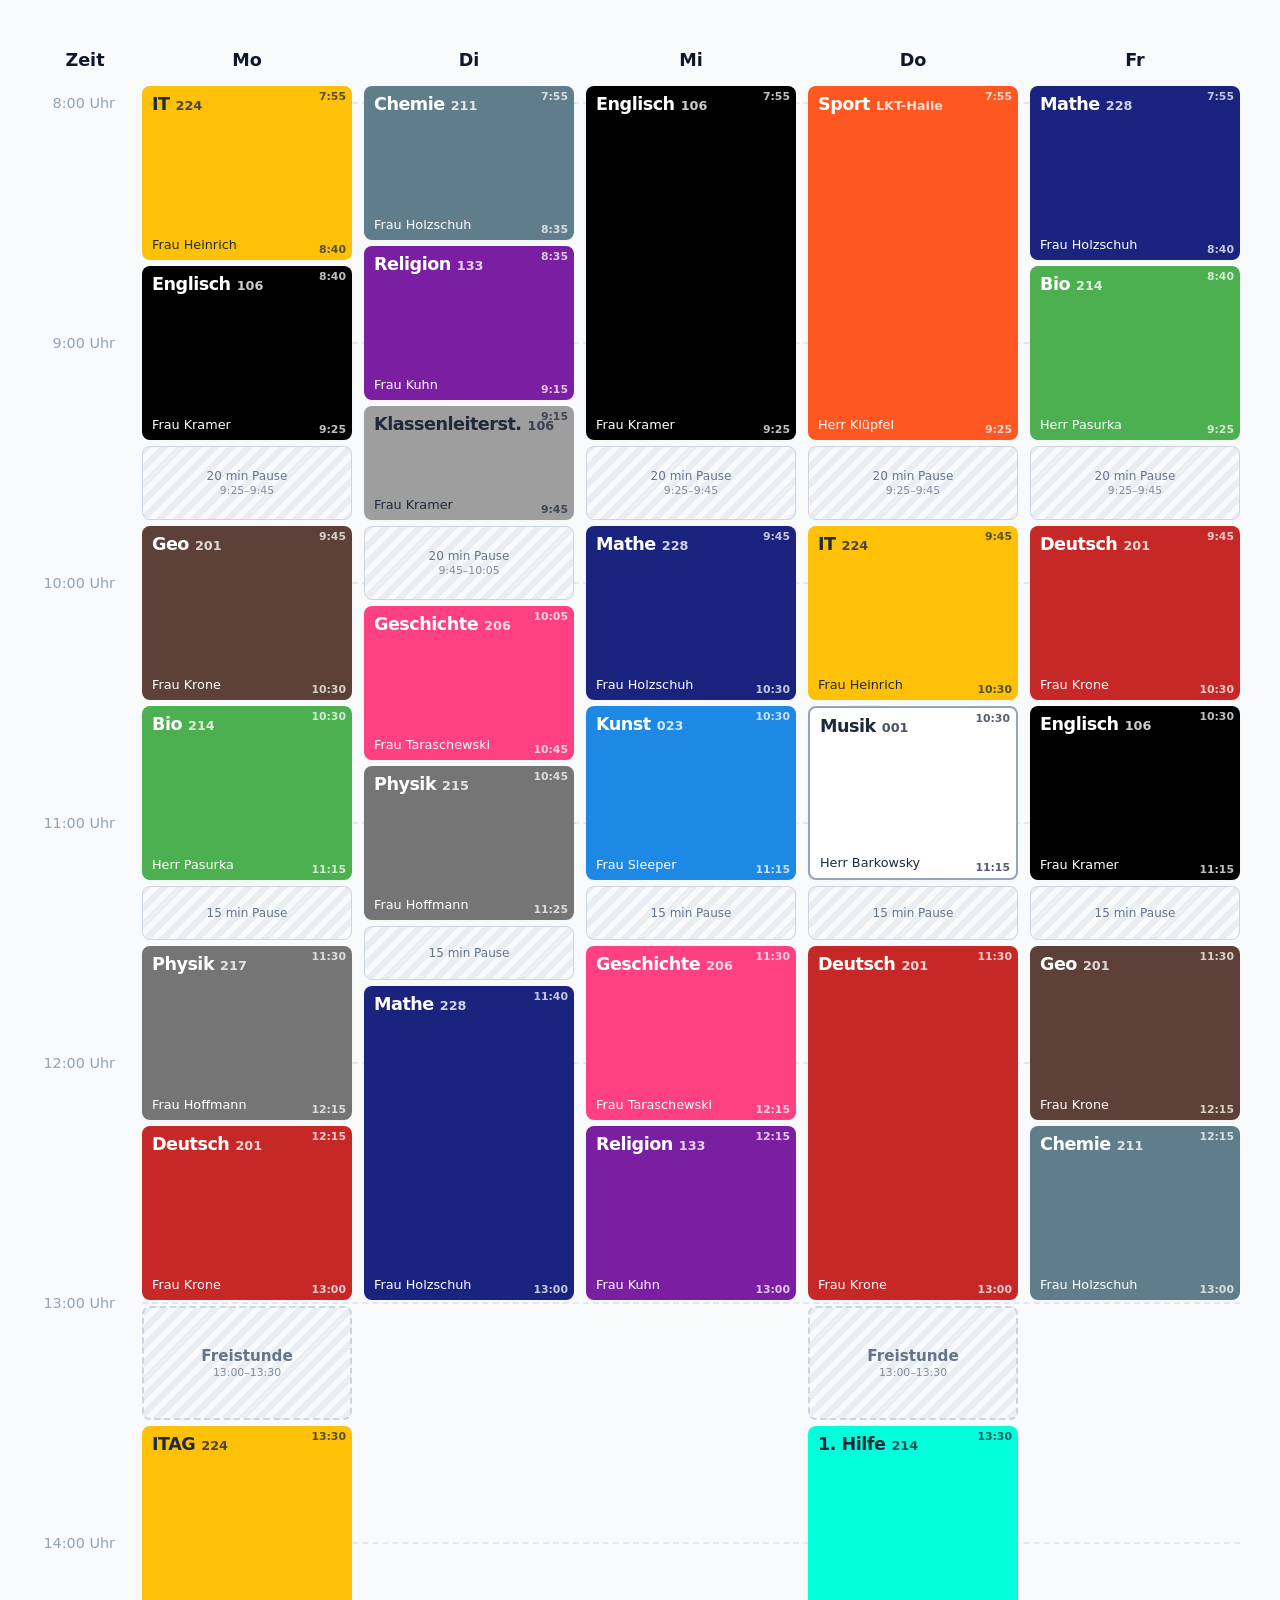
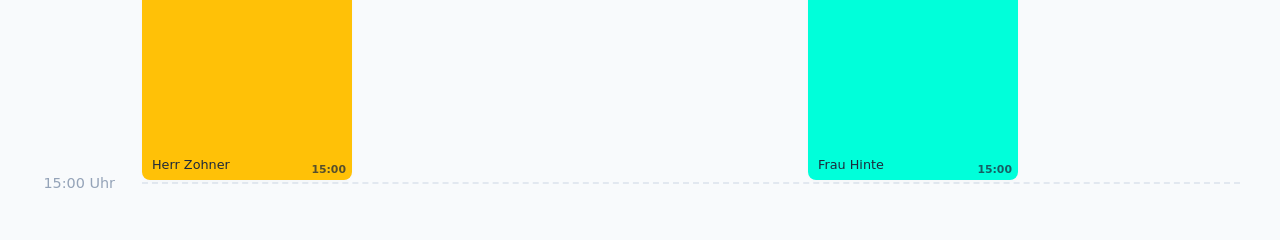
==== commit 14d764d2: "Rename test.html to index.html" ====
--- a/index.html
+++ b/index.html
@@ -1,14 +1,281 @@
 <!DOCTYPE html>
 <html lang="de">
 <head>
-<meta charset="utf-8">
-<meta name="viewport" content="width=device-width, initial-scale=1">
-<title>Stundenplan</title>
-<meta http-equiv="refresh" content="0; url=https://claude.ai/artifact/1jVJdTyw4EqM3eAjX319F3">
-<link rel="canonical" href="https://claude.ai/artifact/1jVJdTyw4EqM3eAjX319F3">
-<script>location.replace("https://claude.ai/artifact/1jVJdTyw4EqM3eAjX319F3");</script>
+    <meta charset="UTF-8">
+    <meta name="viewport" content="width=device-width, initial-scale=1.0">
+    <title>Stundenplan</title>
+    <style>
+        :root {
+            /* ============================================================
+               FÄCHER – hier definieren (eine Zeile pro Fach)
+               Format:  --fach-KÜRZEL: "Anzeigename | Lehrer | Raum | Farbe | Textfarbe (optional) | Randfarbe (optional)";
+               (Textfarbe leer lassen = automatisch, z. B.  "... | #ffffff | | #000000"  für nur einen Rand)
+               KÜRZEL = das Wort, das du unten im Plan eintippst (klein, ohne Leerzeichen)
+               ============================================================ */
+            --fach-it:         "IT | Frau Heinrich | 224 | #ffc107";
+            --fach-englisch:   "Englisch | Frau Kramer | 106 | #000000";
+            --fach-geo:        "Geo | Frau Krone | 201 | #5d4037";
+            --fach-bio:        "Bio | Herr Pasurka | 214 | #4caf50";
+            --fach-physik:     "Physik | Frau Hoffmann | 217 | #757575";
+            --fach-deutsch:    "Deutsch | Frau Krone | 201 | #c62828";
+            --fach-itag:       "ITAG | Herr Zohner | 224 | #ffc107";
+            --fach-chemie:     "Chemie | Frau Holzschuh | 211 | #607d8b";
+            --fach-religion:   "Religion | Frau Kuhn | 133 | #7b1fa2";
+            --fach-kls:        "Klassenleiterst. | Frau Kramer | 106 | #9e9e9e";
+            --fach-geschichte: "Geschichte | Frau Taraschewski | 206 | #ff4081";
+            --fach-mathe:      "Mathe | Frau Holzschuh | 228 | #1a237e";
+            --fach-kunst:      "Kunst | Frau Sleeper | 023 | #1e88e5";
+            --fach-sport:      "Sport | Herr Klüpfel | LKT-Halle | #ff5722";
+            --fach-musik:      "Musik | Herr Barkowsky | 001 | #ffffff | | #94A3B8";
+            --fach-erstehilfe: "1. Hilfe | Frau Hinte | 214 | #00ffda";
+
+            /* ============================================================
+               ZEITEN – hier einstellbar
+               ============================================================ */
+            --start:  "7:55";     /* Beginn der 1. Stunde */
+            --stunde: 45;         /* Länge einer Stunde in Minuten */
+            --pausen: "20 15";    /* Länge der Pausen der Reihe nach (letzte Zahl gilt für alle weiteren) */
+            --frei:   30;         /* Länge einer Freistunde (Standard = eine Stunde) */
+
+            --bg: #F8FAFC;
+            --grid-line: #E2E8F0;
+        }
+        body { font-family: 'Segoe UI', system-ui, sans-serif; background-color: var(--bg); color: #1E293B; margin: 0; padding: 40px 20px; }
+        .timetable-grid { --rowgap: 6px; display: grid; gap: var(--rowgap) 12px; max-width: 1200px; margin: 0 auto; position: relative; }
+        .day-header { grid-row: 1; font-size: 1.1rem; font-weight: bold; text-align: center; align-self: center; color: #0F172A; }
+        .time-label { grid-column: 1; align-self: start; margin-top: calc(var(--rowgap) / -2); transform: translateY(-50%); white-space: nowrap; color: #94A3B8; font-size: 0.9rem; text-align: right; padding-right: 15px; font-weight: 500; z-index: 10; }
+        .hour-line { grid-column: 2 / -1; align-self: start; height: 0; border-top: 2px dashed var(--grid-line); z-index: 1; pointer-events: none; margin-top: calc(var(--rowgap) / -2 - 1px); }
+        .card { border-radius: 8px; padding: 8px 10px; display: flex; flex-direction: column; justify-content: space-between; position: relative; box-shadow: 0 2px 4px rgba(0,0,0,0.02); z-index: 5; color: #1E293B; overflow: hidden; }
+        .card-top { display: flex; justify-content: flex-start; align-items: baseline; gap: 6px; }
+        .subject-code { font-size: 1.1rem; font-weight: 800; letter-spacing: -0.5px; }
+        .room-number { font-size: 0.8rem; font-weight: 600; opacity: 0.8; }
+        .subject-details { font-size: 0.8rem; font-weight: 500; margin-top: auto; white-space: nowrap; overflow: hidden; text-overflow: ellipsis; }
+        .time-badge { position: absolute; font-size: 0.68rem; font-weight: 600; opacity: 0.75; }
+        .time-badge.start { top: 4px; right: 6px; }
+        .time-badge.end { bottom: 4px; right: 6px; }
+        .break-zone, .free-zone { z-index: 6; border-radius: 8px; display: flex; flex-direction: column; align-items: center; justify-content: center; text-align: center; line-height: 1.25; box-sizing: border-box; overflow: hidden;
+            background: repeating-linear-gradient(135deg, rgba(148,163,184,.14) 0 6px, transparent 6px 12px), var(--bg); }
+        .break-zone { color: #64748B; font-size: 0.75rem; font-weight: 500; border: 1px solid #CBD5E1; }
+        .free-zone { color: #64748B; font-size: 0.95rem; font-weight: 700; border: 2px dashed #CBD5E1; }
+        .free-zone small, .break-zone small { font-size: 0.68rem; font-weight: 500; opacity: .8; }
+        .now-line { position: absolute; height: 2px; background: #3B82F6; z-index: 20; pointer-events: none; display: none; }
+        .now-line::before { content: ""; position: absolute; left: -3px; top: -4px; width: 10px; height: 10px; border-radius: 50%; background: #3B82F6; }
+        .fehler { max-width: 1200px; margin: 0 auto 20px; padding: 10px 14px; border-radius: 8px; background: #FEE2E2; color: #991B1B; font-size: 0.9rem; }
+        .fehler:empty { display: none; }
+
+        /* ---------- Handy / schmale Bildschirme ---------- */
+        .timetable-grid { --zeitcol: 90px; }
+        @media (max-width: 700px) {
+            body { padding: 16px 8px; }
+            .timetable-grid { --zeitcol: 40px; --rowgap: 4px; gap: var(--rowgap) 5px; }
+            .day-header { font-size: 0.85rem; }
+            .time-label { font-size: 0.68rem; padding-right: 4px; }
+            .time-label .uhr { display: none; }
+            .card { padding: 4px 4px; border-radius: 6px; }
+            .card-top { flex-wrap: wrap; gap: 0 4px; }
+            .subject-code { font-size: 0.62rem; letter-spacing: 0; overflow-wrap: anywhere; hyphens: auto; -webkit-hyphens: auto; }
+            .room-number { font-size: 0.58rem; }
+            .subject-details { font-size: 0.55rem; }
+            .time-badge { display: none; }
+            .break-zone, .free-zone { font-size: 0.6rem; border-radius: 6px; }
+            .break-zone small, .free-zone small { display: none; }
+        }
+    </style>
 </head>
 <body>
-<p>Weiterleitung zum Stundenplan … <a href="https://claude.ai/artifact/1jVJdTyw4EqM3eAjX319F3">Hier klicken, falls nichts passiert.</a></p>
+    <div class="fehler" id="fehler"></div>
+    <div class="timetable-grid" id="grid"></div>
+
+    <!-- ================================================================
+         STUNDENPLAN – hier eintippen (eine Zeile pro Tag)
+         Einfach die Fächer nacheinander schreiben:
+
+           Mathe Deutsch Pause Sport Sport Pause ...
+
+         Regeln:
+           • Ein Fach = eine Stunde (Länge oben in :root bei --stunde).
+             Zwei gleiche hintereinander = eine Doppelstunde.
+           • Pause  = Länge aus --pausen (1. Pause, 2. Pause, ...)
+           • Frei   = Freistunde (Länge aus --frei, normalerweise eine Stunde)
+           • Andere Länge:    Chemie:40   Pause:10   Frei:30
+           • Anderer Raum:    Physik/215   (Raum nur an diesem Tag)
+           • Beides:          Physik/215:40
+           • Start-Uhrzeit steht oben in :root (--start). Zeilen mit # davor werden ignoriert.
+         ================================================================ -->
+    <script type="text/plain" id="plan">
+Mo: IT Englisch Pause Geo Bio Pause Physik Deutsch Frei ITAG ITAG
+Di: Chemie:40 Religion:40 Kls:30 Pause Geschichte:40 Physik/215:40 Pause Mathe:40 Mathe:40
+Mi: Englisch Englisch Pause Mathe Kunst Pause Geschichte Religion
+Do: Sport Sport Pause IT Musik Pause Deutsch Deutsch Frei Erstehilfe Erstehilfe
+Fr: Mathe Bio Pause Deutsch Englisch Pause Geo Chemie
+    </script>
+
+    <script>
+    /* ---------- ab hier nichts ändern nötig ---------- */
+    (function () {
+        var rs = getComputedStyle(document.documentElement);
+        function cfg(name, def) { var v = rs.getPropertyValue(name).trim().replace(/^["']|["']$/g, ""); return v || def; }
+        var st = cfg("--start", "7:55").split(":");
+        var START = (parseInt(st[0], 10) || 7) * 60 + (parseInt(st[1], 10) || 0);
+        var STUNDE = parseInt(cfg("--stunde", "45"), 10) || 45;
+        var FREI = parseInt(cfg("--frei", "45"), 10) || STUNDE;
+        var PAUSEN = cfg("--pausen", "20 15").split(/[\s,]+/).map(Number).filter(function (n) { return n > 0; });
+        if (!PAUSEN.length) PAUSEN = [20, 15];
+        var TAGE = ["mo", "di", "mi", "do", "fr", "sa"];
+        var NAMEN = { mo: "Mo", di: "Di", mi: "Mi", "do": "Do", fr: "Fr", sa: "Sa" };
+        var fehler = [];
+
+        function fmt(m) { return Math.floor(m / 60) + ":" + String(m % 60).padStart(2, "0"); }
+        function fg(hex) {
+            var n = parseInt(hex.slice(1), 16), r = n >> 16, g = (n >> 8) & 255, b = n & 255;
+            return (r * 299 + g * 587 + b * 114) / 1000 > 150 ? "#1E293B" : "#fff";
+        }
+        function el(cls, text, tag) {
+            var e = document.createElement(tag || "div");
+            if (cls) e.className = cls;
+            if (text != null) e.textContent = text;
+            return e;
+        }
+
+        /* Fächer aus :root lesen */
+        function leseFaecher() {
+            var out = {};
+            for (var s = 0; s < document.styleSheets.length; s++) {
+                var rules; try { rules = document.styleSheets[s].cssRules; } catch (e) { continue; }
+                for (var i = 0; i < rules.length; i++) {
+                    if (rules[i].selectorText !== ":root") continue;
+                    var st = rules[i].style;
+                    for (var j = 0; j < st.length; j++) {
+                        var n = st[j];
+                        if (n.indexOf("--fach-") !== 0) continue;
+                        var v = st.getPropertyValue(n).trim().replace(/^["']|["']$/g, "");
+                        var p = v.split("|").map(function (x) { return x.trim(); });
+                        out[n.slice(7).toLowerCase()] = { name: p[0], lehrer: p[1] || "", raum: p[2] || "", farbe: p[3] || "#CBD5E1", text: p[4] || "", rand: p[5] || "" };
+                    }
+                }
+            }
+            return out;
+        }
+        var faecher = leseFaecher();
+
+        /* Plan lesen */
+        var plan = {};
+        document.getElementById("plan").textContent.split("\n").forEach(function (z) {
+            z = z.trim();
+            if (!z || z[0] === "#" || z.slice(0, 2) === "//") return;
+            var i = z.indexOf(":");
+            if (i < 0) return;
+            var tag = z.slice(0, i).trim().toLowerCase().slice(0, 2);
+            if (TAGE.indexOf(tag) < 0) { fehler.push("Unbekannter Tag: " + z.slice(0, i)); return; }
+            plan[tag] = z.slice(i + 1).trim().split(/\s+/).filter(Boolean);
+        });
+        var tage = TAGE.filter(function (t) { return plan[t]; });
+        if (!tage.length) { document.getElementById("fehler").textContent = "Kein Plan gefunden – bitte Zeilen wie „Mo: Mathe Deutsch Pause“ eintragen."; return; }
+
+        /* Zeiten berechnen */
+        var items = [], maxEnd = START + 6 * 60;
+        tage.forEach(function (t, ci) {
+            var time = START, pausen = 0, last = null;
+            plan[t].forEach(function (tok) {
+                var teile = tok.split(":");
+                var haupt = teile[0].split("/");
+                var key0 = haupt[0], key = key0.toLowerCase(), raumOv = haupt[1] || "";
+                var dur = parseInt(teile[1], 10) || 0;
+
+                if (key === "pause") {
+                    dur = dur || PAUSEN[Math.min(pausen++, PAUSEN.length - 1)];
+                    items.push({ ci: ci, kind: "pause", start: time, dur: dur });
+                    time += dur; last = null; return;
+                }
+                if (key === "frei") {
+                    dur = dur || FREI;
+                    items.push({ ci: ci, kind: "frei", start: time, dur: dur });
+                    time += dur; last = null; return;
+                }
+                dur = dur || STUNDE;
+                var f = faecher[key];
+                if (!f) fehler.push("Fach „" + key0 + "“ (" + NAMEN[t] + ") ist oben in :root nicht definiert (--fach-" + key + ").");
+                var raum = raumOv || (f ? f.raum : "");
+                if (last && last.key === key && last.raum === raum) {
+                    last.dur += dur;
+                } else {
+                    last = { ci: ci, kind: "fach", key: key, f: f, label: key0, raum: raum, start: time, dur: dur };
+                    items.push(last);
+                }
+                time += dur;
+            });
+            maxEnd = Math.max(maxEnd, time);
+        });
+
+        /* Raster aufbauen */
+        var grid = document.getElementById("grid");
+        var endH = Math.ceil(maxEnd / 60);
+        var rows = Math.round((endH * 60 - START) / 5) + 1;
+        grid.style.gridTemplateColumns = "var(--zeitcol) repeat(" + tage.length + ", minmax(0, 1fr))";
+        grid.style.gridTemplateRows = "40px repeat(" + rows + ", 14px)";
+
+        var zeit = el("day-header", "Zeit"); zeit.style.gridColumn = 1; grid.appendChild(zeit);
+        tage.forEach(function (t, ci) {
+            var h = el("day-header", NAMEN[t]); h.style.gridColumn = ci + 2; grid.appendChild(h);
+        });
+        for (var h = Math.floor(START / 60) + (START % 60 ? 1 : 0); h <= endH; h++) {
+            var row = 2 + Math.round((h * 60 - START) / 5);
+            var l = el("time-label", h + ":00 "); l.appendChild(el("uhr", "Uhr", "span")); l.style.gridRow = row; grid.appendChild(l);
+            var ln = el("hour-line"); ln.style.gridRow = row; grid.appendChild(ln);
+        }
+
+        items.forEach(function (it) {
+            var e, row = 2 + Math.round((it.start - START) / 5), span = Math.max(1, Math.round(it.dur / 5));
+            var zeitText = fmt(it.start) + "–" + fmt(it.start + it.dur);
+            if (it.kind === "pause") {
+                e = el("break-zone"); e.title = zeitText;
+                e.appendChild(el("", it.dur + " min Pause", "span"));
+                if (span >= 4) e.appendChild(el("", zeitText, "small"));
+            } else if (it.kind === "frei") {
+                e = el("free-zone"); e.title = zeitText;
+                e.appendChild(el("", "Freistunde", "span"));
+                if (span >= 4) e.appendChild(el("", zeitText, "small"));
+            }
+            else {
+                e = el("card");
+                var f = it.f || { name: it.label, lehrer: "", farbe: "#E5E7EB", text: "" };
+                e.style.background = f.farbe;
+                e.style.color = f.text || fg(f.farbe);
+                if (f.rand) e.style.border = "2px solid " + f.rand;
+                var top = el("card-top");
+                top.appendChild(el("subject-code", f.name, "span"));
+                if (it.raum) top.appendChild(el("room-number", it.raum, "span"));
+                e.appendChild(top);
+                e.appendChild(el("subject-details", f.lehrer));
+                e.appendChild(el("time-badge start", fmt(it.start), "span"));
+                e.appendChild(el("time-badge end", fmt(it.start + it.dur), "span"));
+            }
+            e.style.gridColumn = it.ci + 2;
+            e.style.gridRow = row + " / span " + span;
+            grid.appendChild(e);
+        });
+
+        /* Blaue "Jetzt"-Linie im heutigen Tag */
+        var jetzt = el("now-line");
+        grid.appendChild(jetzt);
+        function zeigeJetzt() {
+            var d = new Date();
+            var ci = tage.indexOf(["so", "mo", "di", "mi", "do", "fr", "sa"][d.getDay()]);
+            var m = d.getHours() * 60 + d.getMinutes() + d.getSeconds() / 60;
+            if (ci < 0 || m < START || m > endH * 60) { jetzt.style.display = "none"; return; }
+            var kopf = grid.querySelectorAll(".day-header")[ci + 1];
+            var gap = parseFloat(getComputedStyle(grid).rowGap) || 6;
+            jetzt.style.left = kopf.offsetLeft + "px";
+            jetzt.style.width = kopf.offsetWidth + "px";
+            jetzt.style.top = (40 + gap + (m - START) / 5 * (14 + gap) - gap / 2 - 1) + "px";
+            jetzt.style.display = "block";
+        }
+        zeigeJetzt();
+        setInterval(zeigeJetzt, 30000);
+        window.addEventListener("resize", zeigeJetzt);
+
+        document.getElementById("fehler").textContent = fehler.join(" ");
+    })();
+    </script>
 </body>
 </html>
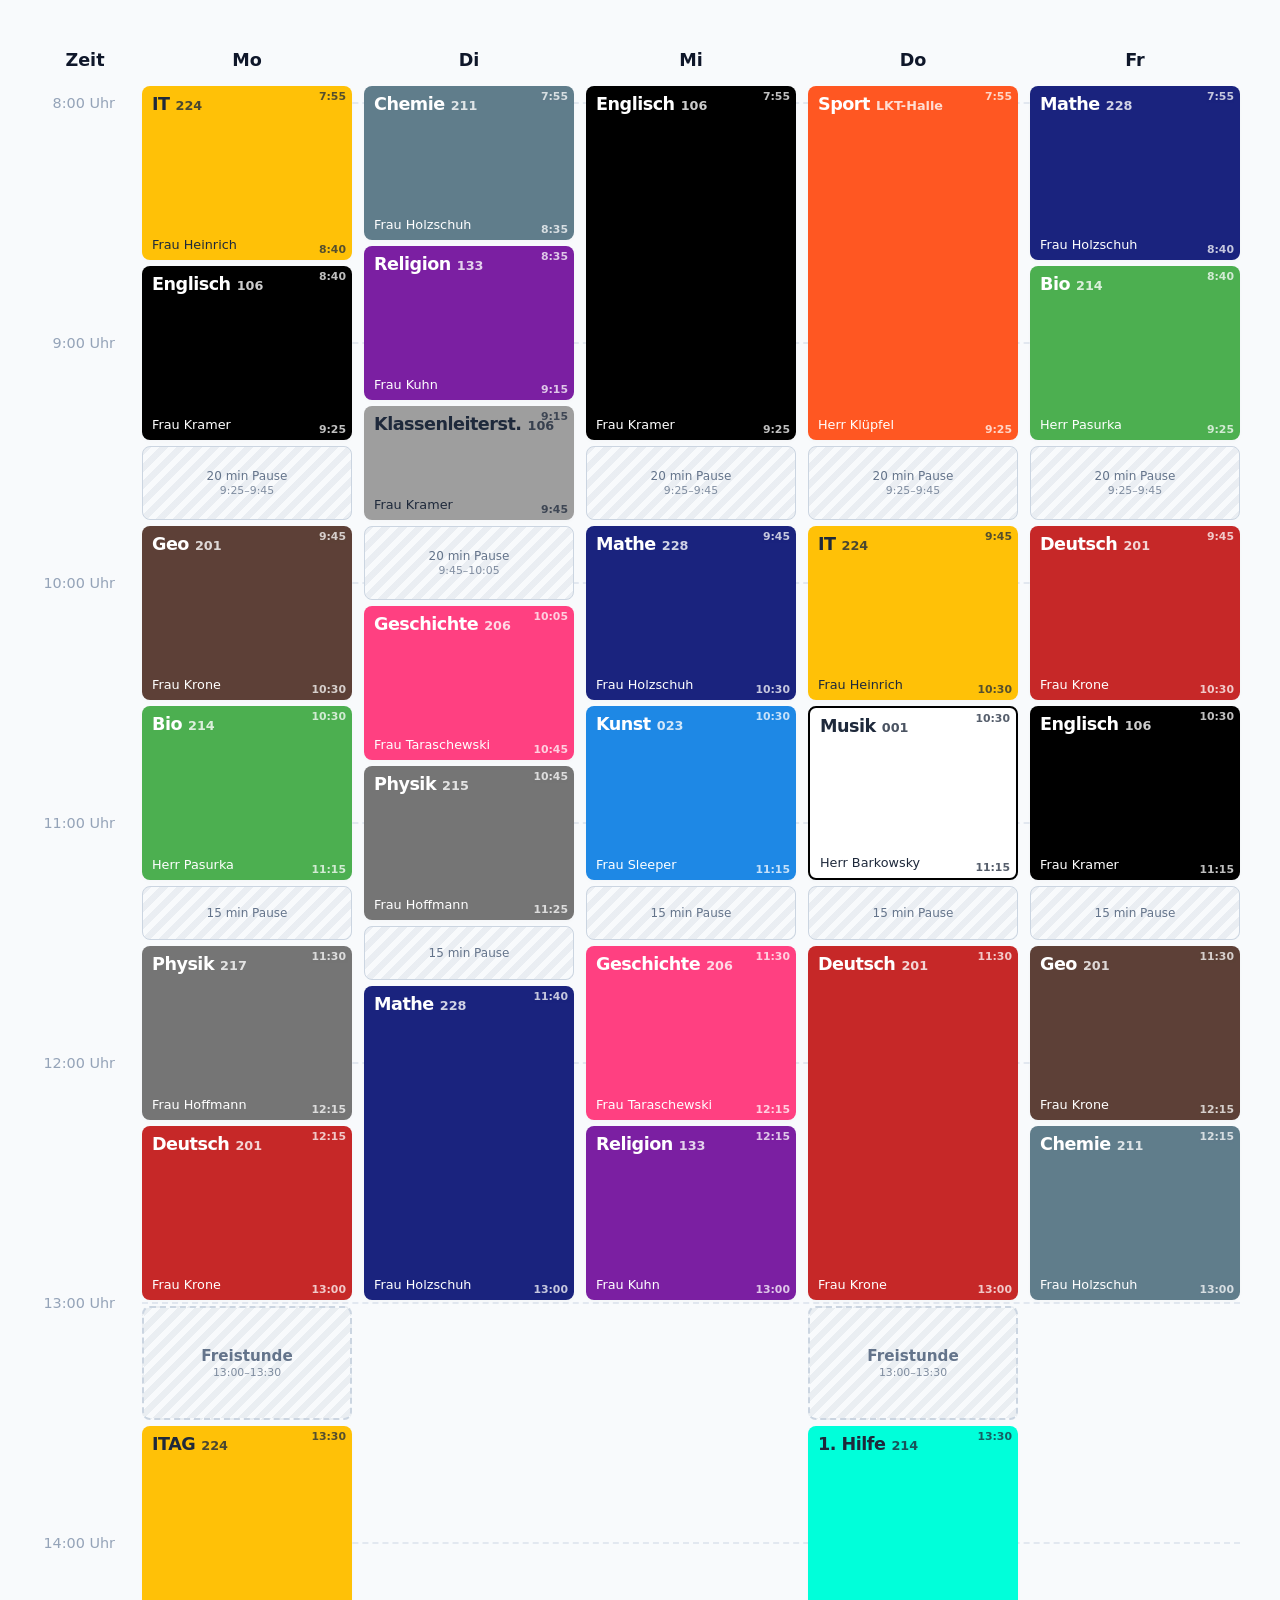
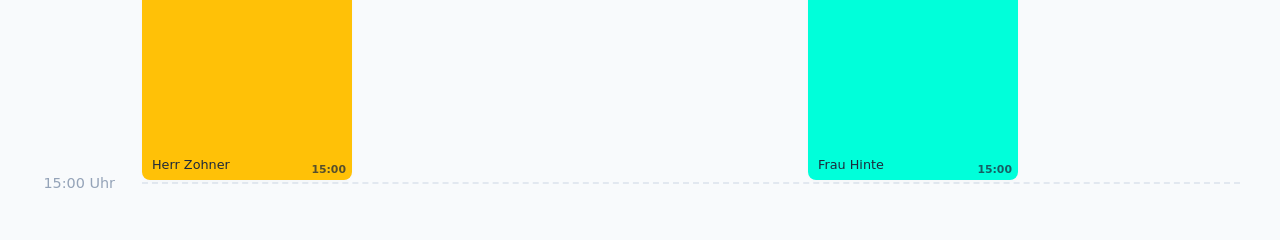
==== commit 03b584ae: "Update fach-musik and fach-test variables in CSS" ====
--- a/index.html
+++ b/index.html
@@ -26,8 +26,9 @@
             --fach-mathe:      "Mathe | Frau Holzschuh | 228 | #1a237e";
             --fach-kunst:      "Kunst | Frau Sleeper | 023 | #1e88e5";
             --fach-sport:      "Sport | Herr Klüpfel | LKT-Halle | #ff5722";
-            --fach-musik:      "Musik | Herr Barkowsky | 001 | #ffffff | | #94A3B8";
+            --fach-musik:      "Musik | Herr Barkowsky | 001 | #ffffff | | #000000";
             --fach-erstehilfe: "1. Hilfe | Frau Hinte | 214 | #00ffda";
+            --fach-test:       "Test | | Test | #aaaaaa";
 
             /* ============================================================
                ZEITEN – hier einstellbar
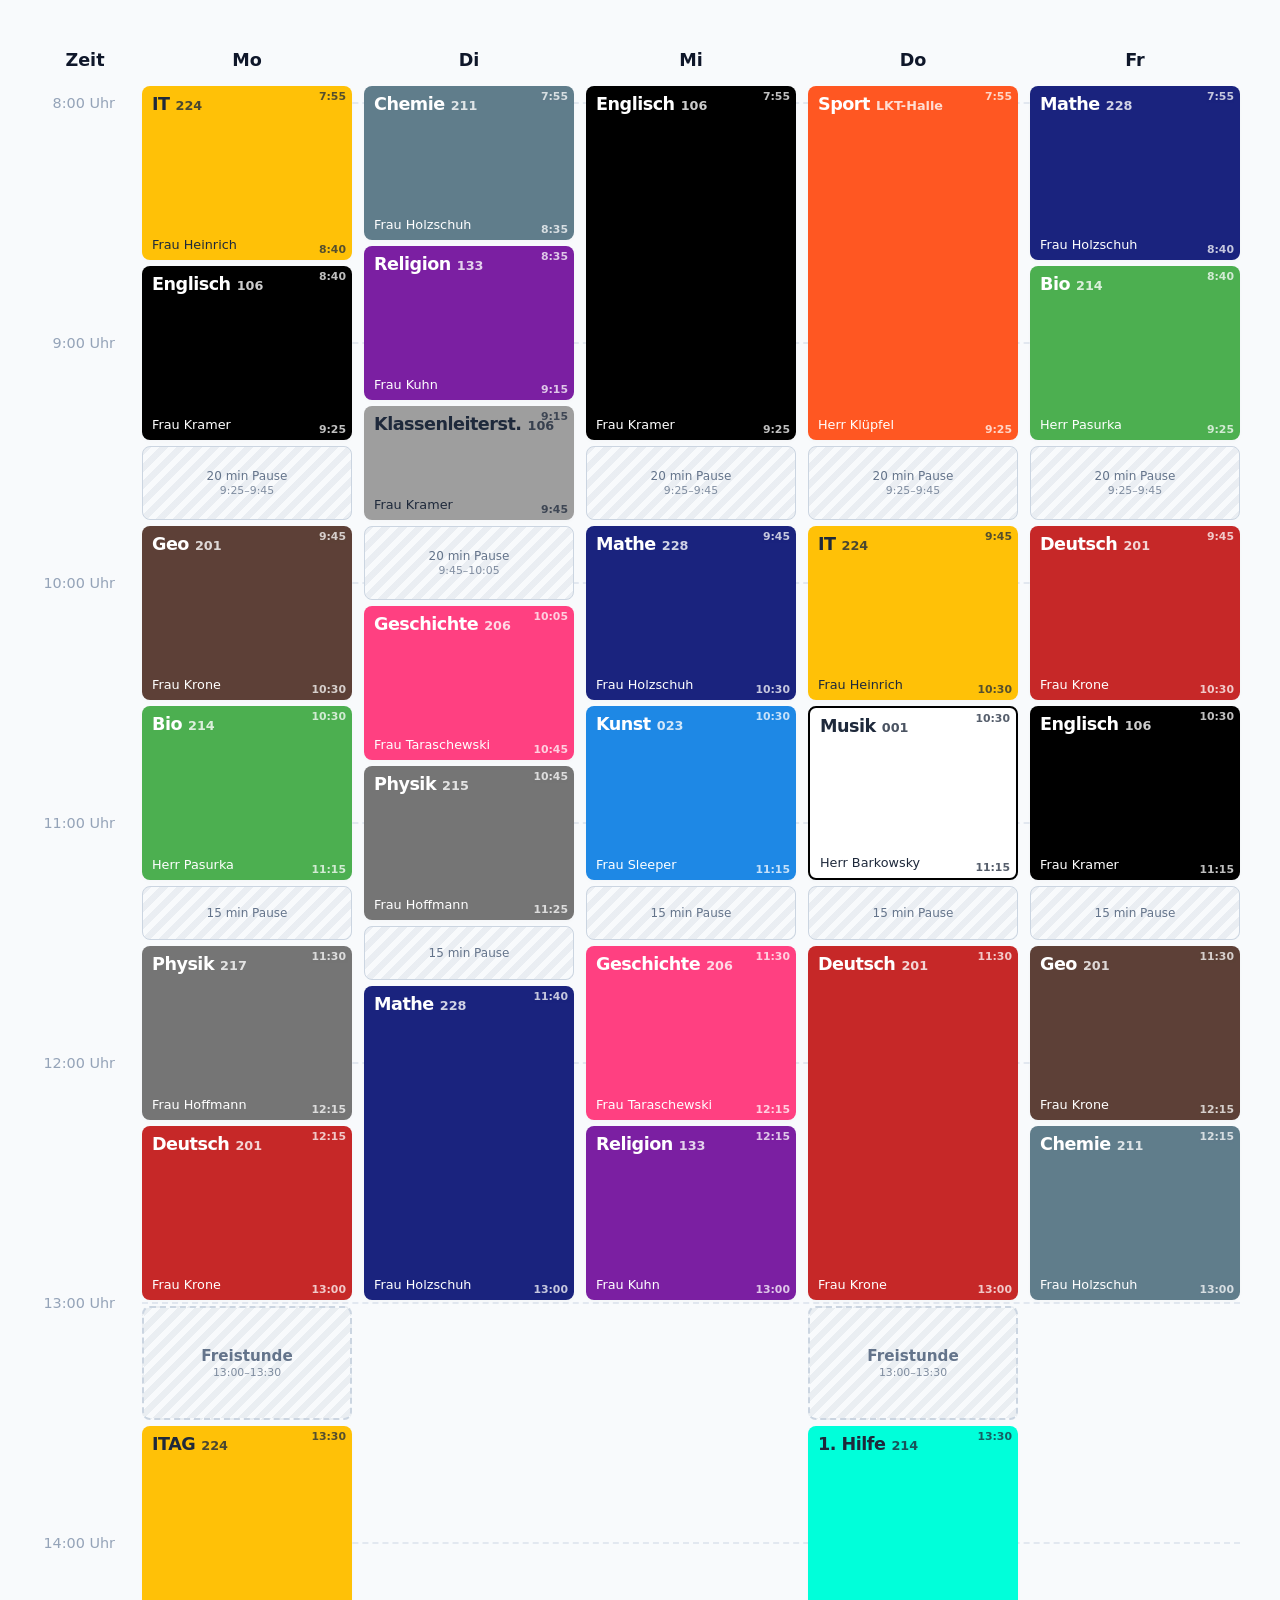
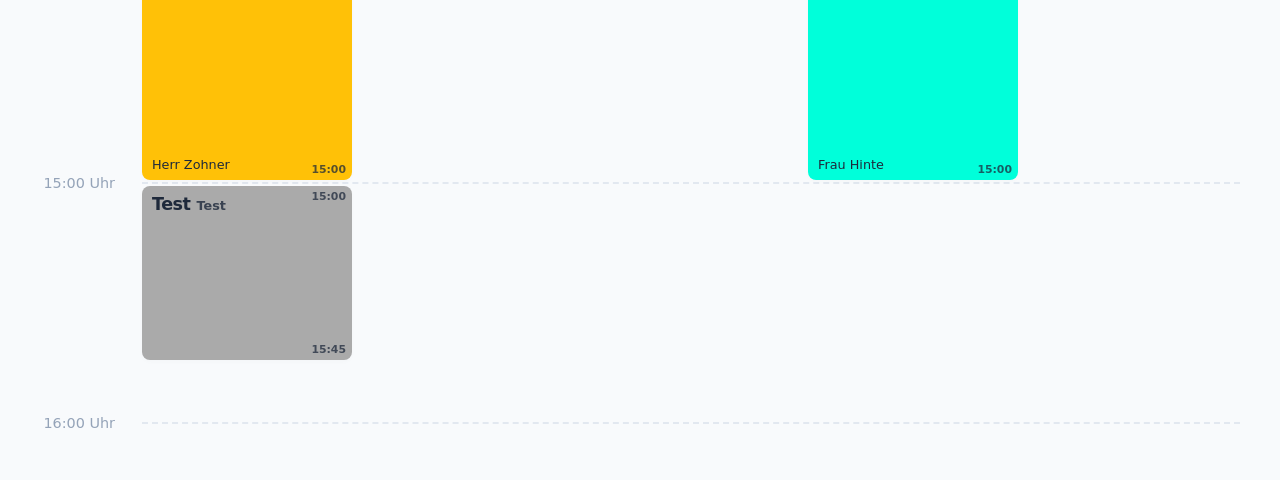
==== commit 3a3aa3ba: "Add 'Test' to Monday schedule in index.html" ====
--- a/index.html
+++ b/index.html
@@ -104,7 +104,7 @@
            • Start-Uhrzeit steht oben in :root (--start). Zeilen mit # davor werden ignoriert.
          ================================================================ -->
     <script type="text/plain" id="plan">
-Mo: IT Englisch Pause Geo Bio Pause Physik Deutsch Frei ITAG ITAG
+Mo: IT Englisch Pause Geo Bio Pause Physik Deutsch Frei ITAG ITAG Test
 Di: Chemie:40 Religion:40 Kls:30 Pause Geschichte:40 Physik/215:40 Pause Mathe:40 Mathe:40
 Mi: Englisch Englisch Pause Mathe Kunst Pause Geschichte Religion
 Do: Sport Sport Pause IT Musik Pause Deutsch Deutsch Frei Erstehilfe Erstehilfe
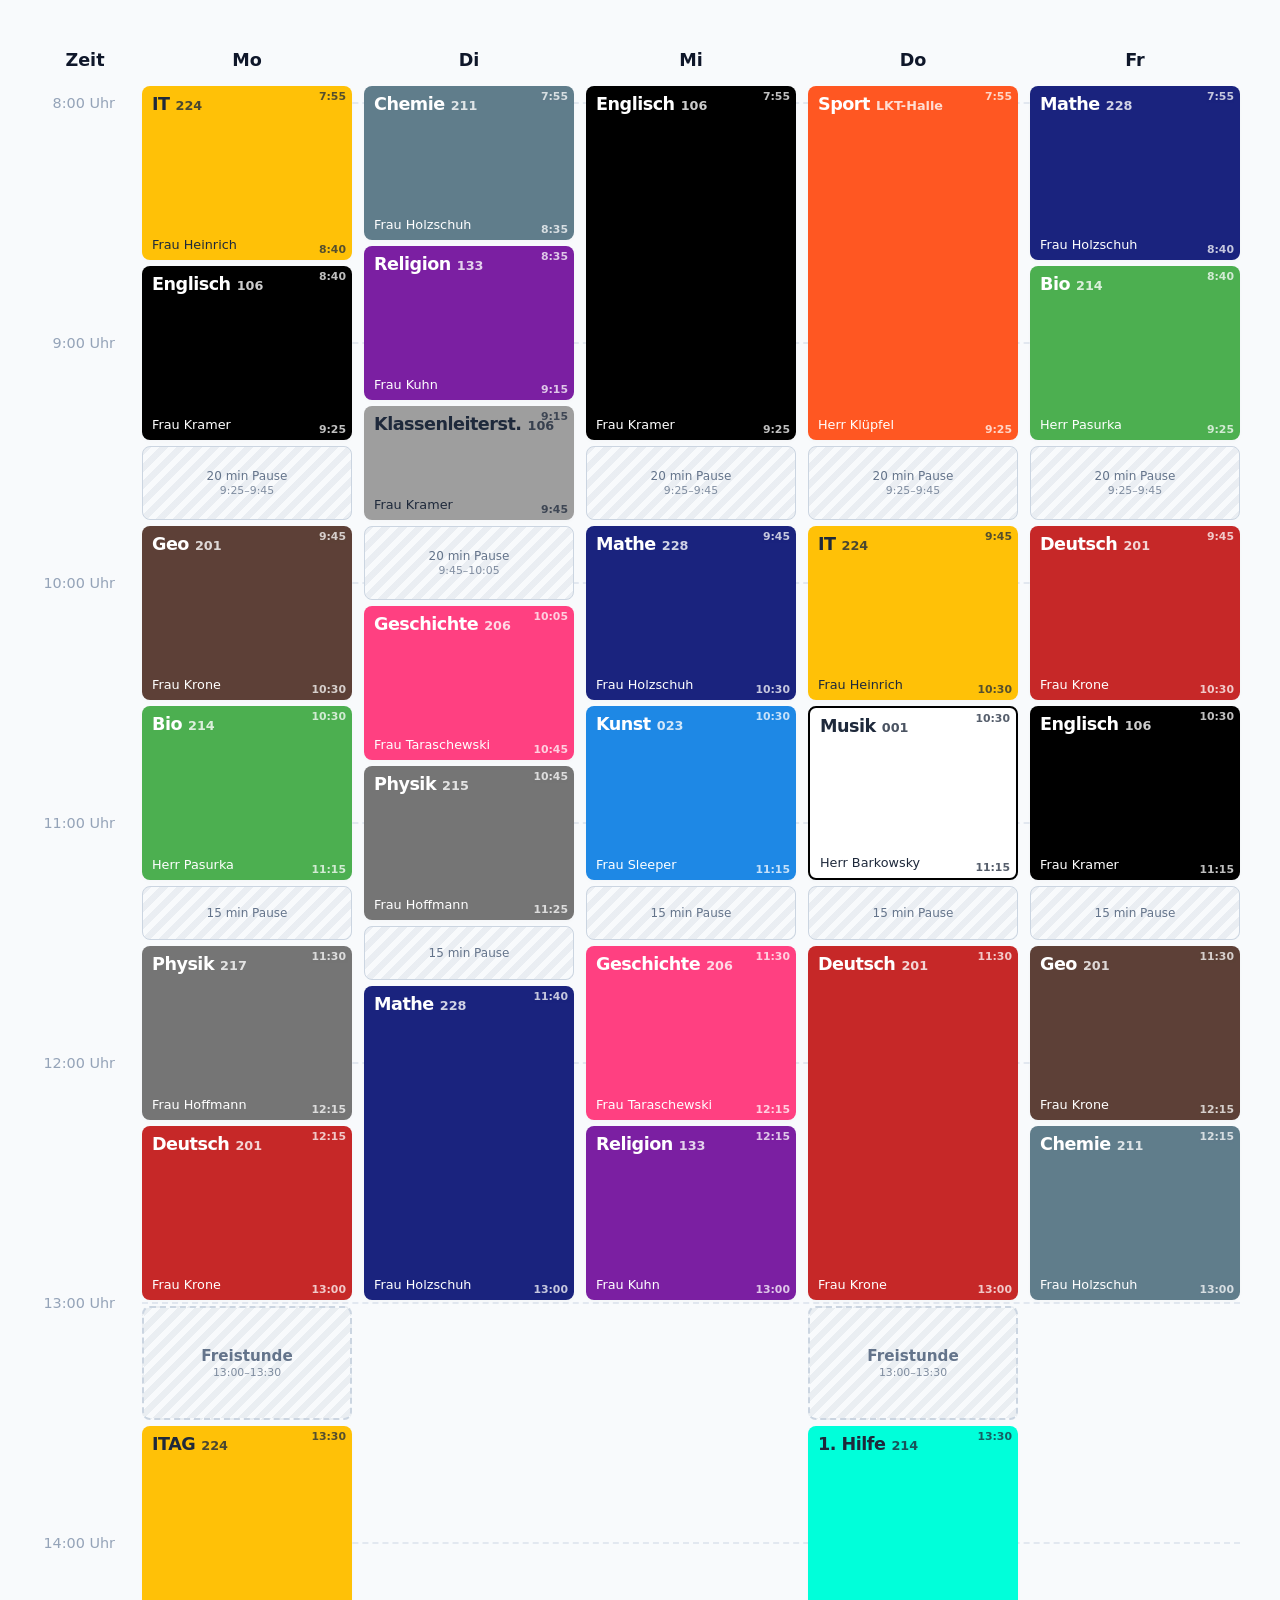
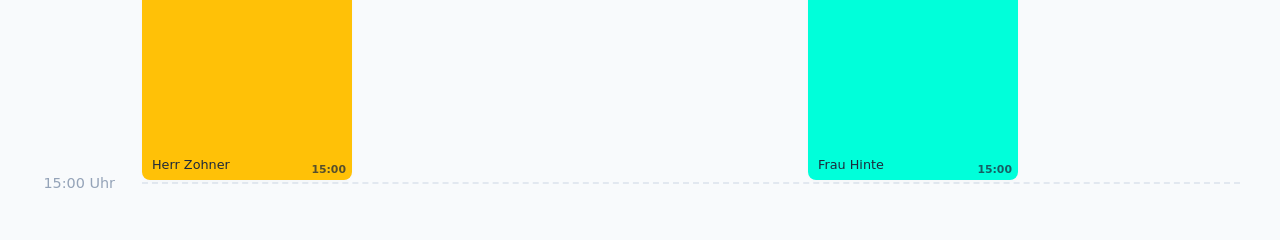
==== commit 62b16e1a: "Remove test subject and update weekly schedule Removed test subject from CSS variables and adjusted " ====
--- a/index.html
+++ b/index.html
@@ -28,7 +28,6 @@
             --fach-sport:      "Sport | Herr Klüpfel | LKT-Halle | #ff5722";
             --fach-musik:      "Musik | Herr Barkowsky | 001 | #ffffff | | #000000";
             --fach-erstehilfe: "1. Hilfe | Frau Hinte | 214 | #00ffda";
-            --fach-test:       "Test | | Test | #aaaaaa";
 
             /* ============================================================
                ZEITEN – hier einstellbar
@@ -104,7 +103,7 @@
            • Start-Uhrzeit steht oben in :root (--start). Zeilen mit # davor werden ignoriert.
          ================================================================ -->
     <script type="text/plain" id="plan">
-Mo: IT Englisch Pause Geo Bio Pause Physik Deutsch Frei ITAG ITAG Test
+Mo: IT Englisch Pause Geo Bio Pause Physik Deutsch Frei ITAG ITAG
 Di: Chemie:40 Religion:40 Kls:30 Pause Geschichte:40 Physik/215:40 Pause Mathe:40 Mathe:40
 Mi: Englisch Englisch Pause Mathe Kunst Pause Geschichte Religion
 Do: Sport Sport Pause IT Musik Pause Deutsch Deutsch Frei Erstehilfe Erstehilfe
